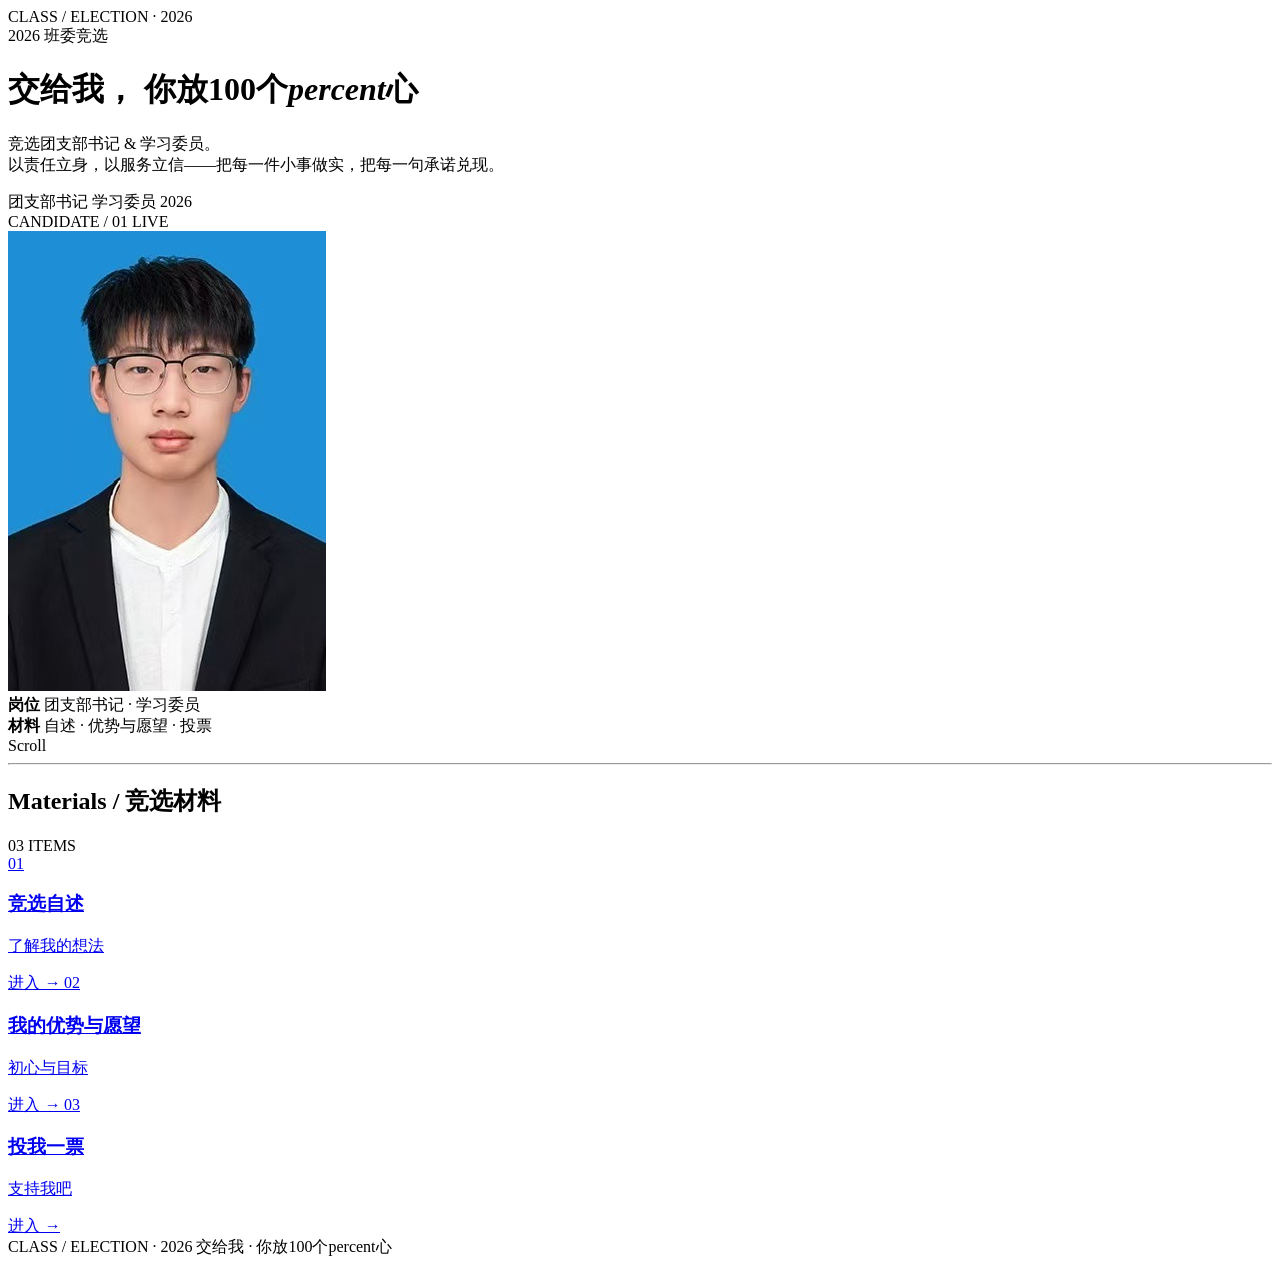
==== index.html @ 877d9c64 "add index.html" ====
<!DOCTYPE html>
<html lang="zh-CN">
<head>
<meta charset="UTF-8">
<meta name="viewport" content="width=device-width, initial-scale=1.0">
<meta name="theme-color" content="#03060d">
<meta name="description" content="班委竞选 · 竞选团支部书记与学习委员">
<title>交给我，你放100个percent心 · 班委竞选</title>
<link rel="icon" href="assets/favicon.svg" type="image/svg+xml">
<link rel="stylesheet" href="style.css">
</head>
<body>

<div class="bg-layer" aria-hidden="true"></div>
<div class="bg-grid" aria-hidden="true"></div>
<div class="bg-noise" aria-hidden="true"></div>
<div class="cursor-glow" id="glow" aria-hidden="true"></div>
<div class="watermark" aria-hidden="true"><b></b>CLASS / ELECTION · 2026</div>

<!-- ================= HERO ================= -->
<header class="hero wrap">
  <div class="hero-grid">
    <div class="hero-main">
      <span class="tag rise rise-1">2026 班委竞选</span>

      <h1 class="hero-title rise rise-2">
        <span class="l1">交给我，</span>
        <span class="l2">你放<span class="num">100</span>个<em>percent</em>心</span>
      </h1>

      <p class="hero-sub rise rise-3">
        竞选团支部书记 &amp; 学习委员。<br class="br-lg">
        以责任立身，以服务立信——把每一件小事做实，把每一句承诺兑现。
      </p>

      <div class="hero-meta rise rise-4">
        <span><i></i>团支部书记</span>
        <span><i></i>学习委员</span>
        <span><i></i>2026</span>
      </div>
    </div>

    <aside class="id-card rise rise-3">
      <div class="id-top">
        <span>CANDIDATE / 01</span>
        <span class="id-live"><i></i>LIVE</span>
      </div>

      <div class="id-photo">
        <img src="assets/portrait-blue.jpg" alt="竞选人证件照" width="318" height="460">
        <span class="id-scan" aria-hidden="true"></span>
        <span class="id-grain" aria-hidden="true"></span>
      </div>

      <div class="id-data">
        <div class="id-row">
          <b>岗位</b>
          <span>团支部书记 · 学习委员</span>
        </div>
        <div class="id-row">
          <b>材料</b>
          <span>自述 · 优势与愿望 · 投票</span>
        </div>
      </div>

      <span class="id-corner tl" aria-hidden="true"></span>
      <span class="id-corner tr" aria-hidden="true"></span>
      <span class="id-corner bl" aria-hidden="true"></span>
      <span class="id-corner br" aria-hidden="true"></span>
    </aside>
  </div>

  <div class="scroll-cue rise rise-5" aria-hidden="true"><span>Scroll</span><i></i></div>
</header>

<div class="wrap"><hr class="rule"></div>

<!-- ================= 三个栏目 ================= -->
<section class="entries-block wrap">
  <div class="entries-head reveal">
    <h2>Materials / 竞选材料</h2>
    <span>03 ITEMS</span>
  </div>

  <nav class="entries">
    <a href="about.html" class="entry reveal">
      <span class="idx">01</span>
      <h3>竞选自述</h3>
      <p>了解我的想法</p>
      <span class="go">进入 <i>→</i></span>
    </a>

    <a href="plan.html" class="entry reveal">
      <span class="idx">02</span>
      <h3>我的优势与愿望</h3>
      <p>初心与目标</p>
      <span class="go">进入 <i>→</i></span>
    </a>

    <a href="vote.html" class="entry reveal">
      <span class="idx">03</span>
      <h3>投我一票</h3>
      <p>支持我吧</p>
      <span class="go">进入 <i>→</i></span>
    </a>
  </nav>
</section>

<footer class="foot">
  <span>CLASS / ELECTION · 2026</span>
  <span>交给我 · 你放100个percent心</span>
</footer>

<script>
(function () {
  /* ---------- 鼠标光晕 ---------- */
  var glow = document.getElementById('glow');
  var gx = 0, gy = 0, tx = 0, ty = 0, raf = null;

  function loop() {
    gx += (tx - gx) * 0.09;
    gy += (ty - gy) * 0.09;
    glow.style.transform = 'translate3d(' + gx + 'px,' + gy + 'px,0)';
    raf = requestAnimationFrame(loop);
  }

  window.addEventListener('pointermove', function (e) {
    if (e.pointerType === 'touch') return;
    tx = e.clientX; ty = e.clientY;
    if (!document.body.classList.contains('has-pointer')) {
      document.body.classList.add('has-pointer');
      gx = tx; gy = ty;
    }
    if (!raf) loop();
  }, { passive: true });

  /* ---------- 卡片内部光斑跟随 ---------- */
  document.querySelectorAll('.entry').forEach(function (card) {
    card.addEventListener('pointermove', function (e) {
      var r = card.getBoundingClientRect();
      card.style.setProperty('--mx', (e.clientX - r.left) + 'px');
      card.style.setProperty('--my', (e.clientY - r.top) + 'px');
    });
  });

  /* ---------- 滚动淡入 ---------- */
  var items = document.querySelectorAll('.reveal');
  if ('IntersectionObserver' in window) {
    var io = new IntersectionObserver(function (entries) {
      entries.forEach(function (en) {
        if (en.isIntersecting) {
          en.target.classList.add('in');
          io.unobserve(en.target);
        }
      });
    }, { threshold: 0.14, rootMargin: '0px 0px -8% 0px' });
    items.forEach(function (el, i) {
      el.style.transitionDelay = (i * 90) + 'ms';
      io.observe(el);
    });
  } else {
    items.forEach(function (el) { el.classList.add('in'); });
  }
})();
</script>

</body>
</html>
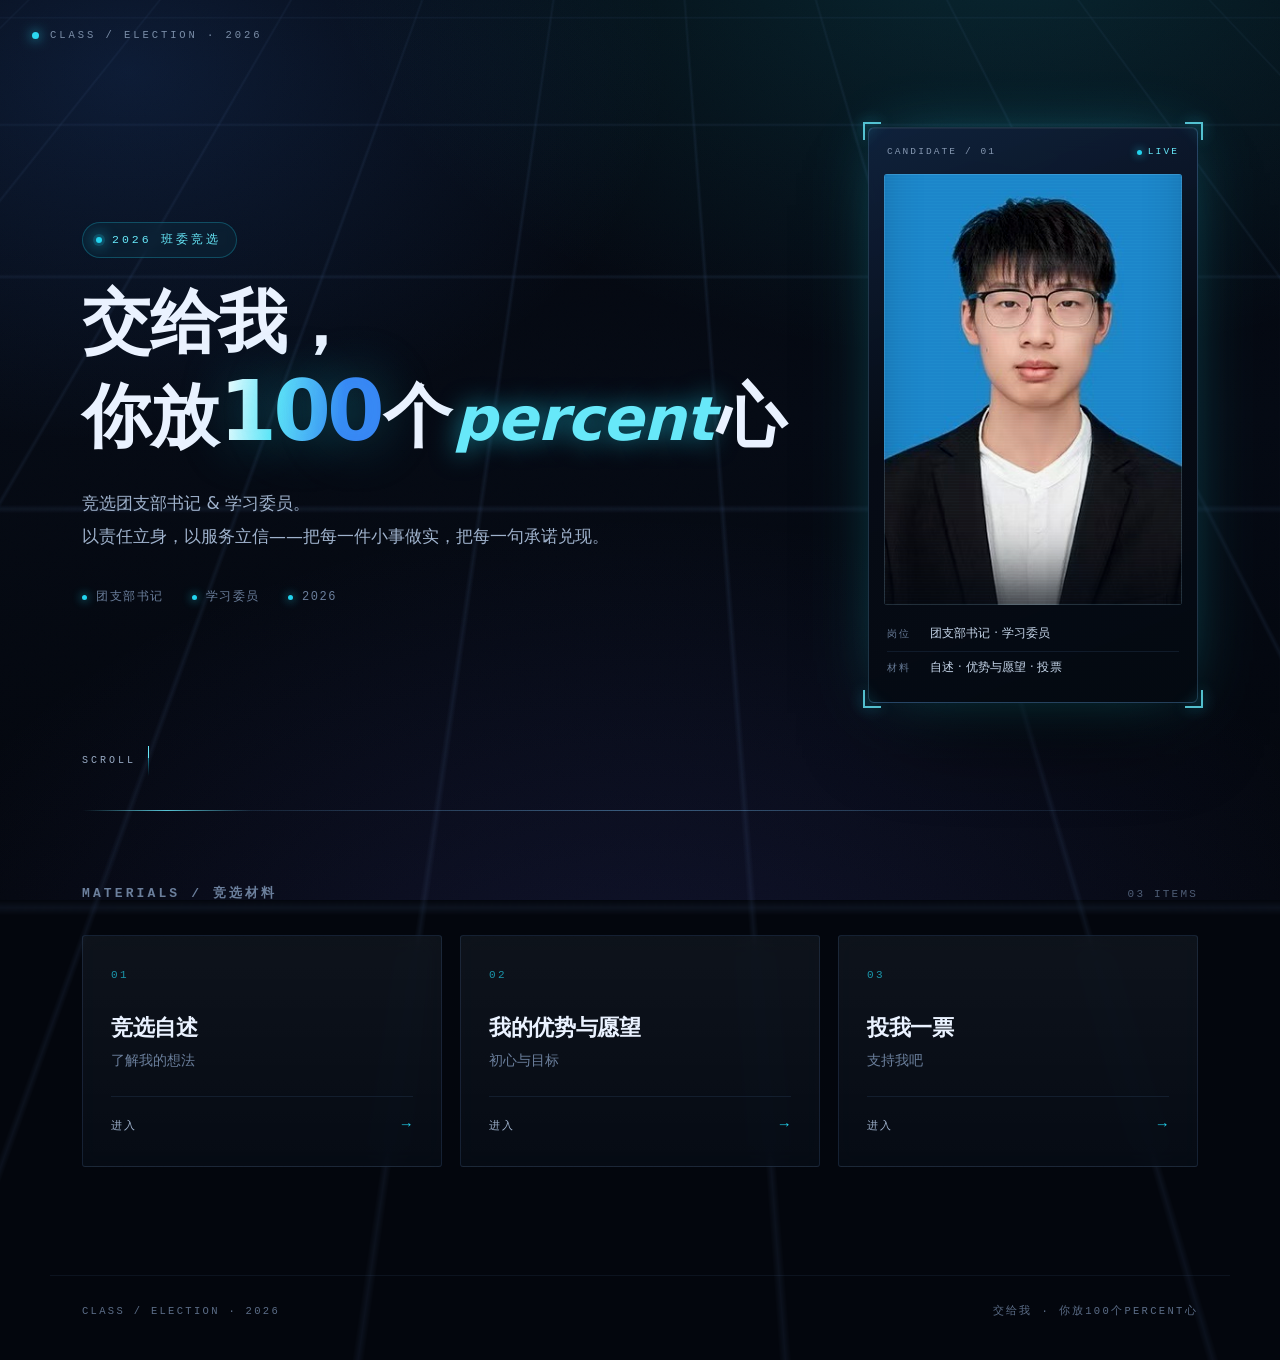
==== commit be9b9119: "优化标题字距；卡片入场动画增加无脚本兜底" ====
--- a/index.html
+++ b/index.html
@@ -7,6 +7,7 @@
 <meta name="description" content="班委竞选 · 竞选团支部书记与学习委员">
 <title>交给我，你放100个percent心 · 班委竞选</title>
 <link rel="icon" href="assets/favicon.svg" type="image/svg+xml">
+<script>document.documentElement.classList.add("js")</script>
 <link rel="stylesheet" href="style.css">
 </head>
 <body>
@@ -161,6 +162,10 @@
   } else {
     items.forEach(function (el) { el.classList.add('in'); });
   }
+  /* 兜底：3 秒后无论如何都显示，避免任何环境下内容不可见 */
+  setTimeout(function () {
+    items.forEach(function (el) { el.classList.add('in'); });
+  }, 3000);
 })();
 </script>
 
--- a/style.css
+++ b/style.css
@@ -0,0 +1,1115 @@
+/* ============================================================
+   CLASS / ELECTION — Tech Promo Edition
+   深空科技风 · 单文件样式表
+   ============================================================ */
+
+:root{
+  --bg:        #03060d;
+  --bg-soft:   #070d19;
+  --ink:       #eaf2ff;
+  --ink-dim:   #9fb2cc;
+  --muted:     #6b7f9c;
+  --cyan:      #22d3ee;
+  --cyan-soft: #67e8f9;
+  --blue:      #3b82f6;
+  --line:      rgba(122, 176, 255, .13);
+  --line-hi:   rgba(122, 200, 255, .38);
+  --glow:      rgba(34, 211, 238, .30);
+
+  --font: "Inter", system-ui, -apple-system, "Segoe UI", "PingFang SC",
+          "HarmonyOS Sans SC", "Microsoft YaHei", sans-serif;
+  --mono: "SFMono-Regular", ui-monospace, "JetBrains Mono", Consolas, monospace;
+
+  --ease: cubic-bezier(.22, 1, .36, 1);
+  --maxw: 1180px;
+}
+
+*, *::before, *::after{ box-sizing: border-box; }
+
+html{ scroll-behavior: smooth; -webkit-text-size-adjust: 100%; }
+
+body{
+  margin: 0;
+  background: var(--bg);
+  color: var(--ink);
+  font-family: var(--font);
+  font-size: 16px;
+  line-height: 1.78;
+  -webkit-font-smoothing: antialiased;
+  overflow-x: hidden;
+  position: relative;
+}
+
+/* ---------- 背景层 ---------- */
+.bg-layer{
+  position: fixed;
+  inset: 0;
+  z-index: -2;
+  pointer-events: none;
+  background:
+    radial-gradient(1100px 700px at 78% -8%,  rgba(34, 211, 238, .16), transparent 62%),
+    radial-gradient(900px 620px at 10% 8%,    rgba(59, 130, 246, .17), transparent 60%),
+    radial-gradient(1200px 800px at 50% 115%, rgba(99, 102, 241, .14), transparent 65%),
+    linear-gradient(180deg, #03060d 0%, #050a14 46%, #03060d 100%);
+}
+
+.bg-grid{
+  position: fixed;
+  inset: -10%;
+  z-index: -2;
+  pointer-events: none;
+  background-image:
+    linear-gradient(to right,  rgba(126, 176, 255, .095) 1px, transparent 1px),
+    linear-gradient(to bottom, rgba(126, 176, 255, .095) 1px, transparent 1px);
+  background-size: 72px 72px;
+  transform: perspective(760px) rotateX(56deg) translateY(-6%) scale(1.55);
+  transform-origin: 50% 0%;
+  mask-image: radial-gradient(ellipse 78% 62% at 50% 30%, #000 8%, transparent 78%);
+  -webkit-mask-image: radial-gradient(ellipse 78% 62% at 50% 30%, #000 8%, transparent 78%);
+  opacity: .8;
+  animation: gridDrift 26s linear infinite;
+}
+@keyframes gridDrift{
+  to{ background-position: 0 72px, 72px 0; }
+}
+
+.bg-noise{
+  position: fixed;
+  inset: 0;
+  z-index: -1;
+  pointer-events: none;
+  opacity: .05;
+  mix-blend-mode: overlay;
+  background-image: url("data:image/svg+xml,%3Csvg xmlns='http://www.w3.org/2000/svg' width='180' height='180'%3E%3Cfilter id='n'%3E%3CfeTurbulence type='fractalNoise' baseFrequency='.85' numOctaves='3' stitchTiles='stitch'/%3E%3C/filter%3E%3Crect width='180' height='180' filter='url(%23n)'/%3E%3C/svg%3E");
+}
+
+/* 鼠标跟随光晕 */
+.cursor-glow{
+  position: fixed;
+  top: 0; left: 0;
+  width: 620px; height: 620px;
+  margin: -310px 0 0 -310px;
+  border-radius: 50%;
+  z-index: -1;
+  pointer-events: none;
+  background: radial-gradient(circle, rgba(34, 211, 238, .11), rgba(59, 130, 246, .05) 42%, transparent 68%);
+  opacity: 0;
+  transition: opacity .6s ease;
+  will-change: transform;
+}
+body.has-pointer .cursor-glow{ opacity: 1; }
+
+/* ---------- 排版基元 ---------- */
+.wrap{
+  width: 100%;
+  max-width: var(--maxw);
+  margin: 0 auto;
+  padding: 0 32px;
+}
+.wrap-narrow{ max-width: 820px; }
+
+h1, h2, h3, h4{
+  margin: 0;
+  font-weight: 800;
+  letter-spacing: -.02em;
+  line-height: 1.14;
+  text-wrap: balance;
+}
+
+p{ margin: 0; }
+
+a{ color: inherit; text-decoration: none; }
+
+::selection{ background: rgba(34, 211, 238, .3); color: #fff; }
+
+/* 编号标签 */
+.tag{
+  display: inline-flex;
+  align-items: center;
+  gap: 10px;
+  font-family: var(--mono);
+  font-size: 11.5px;
+  letter-spacing: .26em;
+  text-transform: uppercase;
+  color: var(--cyan-soft);
+  padding: 7px 15px 7px 13px;
+  border: 1px solid rgba(34, 211, 238, .26);
+  border-radius: 100px;
+  background: rgba(34, 211, 238, .055);
+  backdrop-filter: blur(6px);
+}
+.tag::before{
+  content: "";
+  width: 6px; height: 6px;
+  border-radius: 50%;
+  background: var(--cyan);
+  box-shadow: 0 0 0 3px rgba(34, 211, 238, .16), 0 0 14px 2px rgba(34, 211, 238, .7);
+  animation: pulse 2.4s ease-in-out infinite;
+}
+@keyframes pulse{
+  0%, 100%{ opacity: 1; transform: scale(1); }
+  50%      { opacity: .45; transform: scale(.82); }
+}
+
+/* ---------- 首页 ---------- */
+.hero{
+  position: relative;
+  min-height: 90svh;
+  display: flex;
+  flex-direction: column;
+  justify-content: center;
+  padding-top: 112px;
+  padding-bottom: 92px;
+}
+
+.hero-grid{
+  display: grid;
+  grid-template-columns: minmax(0, 1fr) 344px;
+  gap: 60px;
+  align-items: center;
+}
+.hero-main{ min-width: 0; }
+
+.hero-title{
+  margin: 26px 0 0;
+  font-size: clamp(2.35rem, 5.4vw, 4.35rem);
+  font-weight: 900;
+  line-height: 1.12;
+  letter-spacing: -.018em;
+}
+.hero-title .l1{ display: block; color: var(--ink); }
+.hero-title .l2{ display: block; margin-top: .06em; white-space: nowrap; }
+
+.hero-title .num{
+  font-size: 1.2em;
+  font-weight: 900;
+  letter-spacing: -.045em;
+  background: linear-gradient(96deg, #ffffff 4%, var(--cyan-soft) 34%, var(--blue) 74%);
+  -webkit-background-clip: text;
+  background-clip: text;
+  color: transparent;
+  text-shadow: 0 0 52px rgba(34, 211, 238, .34);
+  padding: 0 .02em;
+}
+
+.hero-title em{
+  font-family: var(--font);
+  font-style: italic;
+  font-weight: 800;
+  font-size: .88em;
+  letter-spacing: -.01em;
+  padding: 0 .06em 0 .05em;
+  color: var(--cyan-soft);
+  text-shadow: 0 0 26px rgba(34, 211, 238, .6);
+}
+
+.hero-sub{
+  margin-top: 28px;
+  font-size: clamp(.98rem, 1.45vw, 1.06rem);
+  line-height: 1.95;
+  color: var(--ink-dim);
+  max-width: 600px;
+  text-wrap: pretty;
+}
+
+.hero-meta{
+  margin-top: 34px;
+  display: flex;
+  flex-wrap: wrap;
+  gap: 10px 28px;
+  font-family: var(--mono);
+  font-size: 12px;
+  letter-spacing: .13em;
+  color: var(--muted);
+  text-transform: uppercase;
+}
+.hero-meta span{ display: inline-flex; align-items: center; gap: 9px; }
+.hero-meta i{
+  width: 5px; height: 5px;
+  border-radius: 50%;
+  background: var(--cyan);
+  box-shadow: 0 0 10px var(--cyan);
+  font-style: normal;
+}
+
+/* ---------- 数字档案卡 ---------- */
+.id-card{
+  position: relative;
+  justify-self: end;
+  width: 100%;
+  max-width: 330px;
+  padding: 15px 15px 2px;
+  border: 1px solid rgba(122, 200, 255, .22);
+  border-radius: 6px;
+  background:
+    linear-gradient(158deg, rgba(26, 56, 98, .5), rgba(6, 12, 22, .84) 46%, rgba(4, 9, 17, .94)),
+    rgba(6, 11, 20, .9);
+  backdrop-filter: blur(14px);
+  box-shadow:
+    inset 0 1px 0 rgba(255, 255, 255, .05),
+    0 0 62px -20px rgba(34, 211, 238, .45),
+    0 44px 96px -34px #000;
+  transform: perspective(1100px) rotateY(-7deg) rotateX(1.5deg);
+  transform-origin: 100% 50%;
+  transition: transform .9s var(--ease), box-shadow .9s var(--ease);
+}
+.id-card:hover{
+  transform: perspective(1100px) rotateY(0deg) rotateX(0deg) translateY(-7px);
+  box-shadow:
+    inset 0 1px 0 rgba(255, 255, 255, .07),
+    0 0 90px -16px rgba(34, 211, 238, .62),
+    0 50px 110px -30px #000;
+}
+
+.id-top{
+  display: flex;
+  align-items: center;
+  justify-content: space-between;
+  padding: 1px 3px 13px;
+  font-family: var(--mono);
+  font-size: 9.5px;
+  letter-spacing: .22em;
+  text-transform: uppercase;
+  color: rgba(159, 178, 204, .82);
+}
+.id-live{
+  display: inline-flex;
+  align-items: center;
+  gap: 6px;
+  color: var(--cyan-soft);
+}
+.id-live i{
+  width: 5px; height: 5px;
+  border-radius: 50%;
+  background: var(--cyan);
+  box-shadow: 0 0 9px var(--cyan);
+  animation: pulse 2s ease-in-out infinite;
+}
+
+.id-photo{
+  position: relative;
+  overflow: hidden;
+  border-radius: 3px;
+  aspect-ratio: 318 / 460;
+  background: #0a1524;
+  isolation: isolate;
+}
+.id-photo img{
+  width: 100%;
+  height: 100%;
+  object-fit: cover;
+  object-position: 50% 12%;
+  display: block;
+  filter: brightness(.95) contrast(1.06) saturate(.94);
+}
+.id-photo::after{
+  content: "";
+  position: absolute;
+  inset: 0;
+  pointer-events: none;
+  box-shadow:
+    inset 0 0 0 1px rgba(160, 220, 255, .18),
+    inset 0 -70px 70px -44px rgba(4, 9, 17, .9);
+}
+
+/* 扫描光带 */
+.id-scan{
+  position: absolute;
+  left: 0; right: 0;
+  height: 26%;
+  z-index: 2;
+  pointer-events: none;
+  mix-blend-mode: screen;
+  background: linear-gradient(to bottom,
+    transparent,
+    rgba(103, 232, 249, .1) 46%,
+    rgba(190, 246, 255, .26) 50%,
+    rgba(103, 232, 249, .1) 54%,
+    transparent);
+  animation: scanY 5.2s cubic-bezier(.55, 0, .45, 1) infinite;
+}
+@keyframes scanY{
+  0%   { transform: translateY(-115%); opacity: 0; }
+  12%  { opacity: .9; }
+  86%  { opacity: .9; }
+  100% { transform: translateY(400%); opacity: 0; }
+}
+
+/* 扫描线纹理 */
+.id-grain{
+  position: absolute;
+  inset: 0;
+  z-index: 1;
+  pointer-events: none;
+  opacity: .5;
+  mix-blend-mode: soft-light;
+  background: repeating-linear-gradient(
+    to bottom,
+    rgba(190, 240, 255, .18) 0px,
+    rgba(190, 240, 255, .18) 1px,
+    transparent 1px,
+    transparent 3px
+  );
+}
+
+.id-data{ padding: 13px 3px 15px; }
+.id-row{
+  display: flex;
+  align-items: baseline;
+  gap: 11px;
+  padding: 7px 0;
+  border-top: 1px solid rgba(122, 176, 255, .1);
+}
+.id-row:first-child{ border-top: 0; }
+.id-row b{
+  flex: 0 0 32px;
+  font-family: var(--mono);
+  font-size: 9.5px;
+  font-weight: 400;
+  letter-spacing: .16em;
+  color: rgba(107, 127, 156, .95);
+}
+.id-row span{
+  font-size: 11.5px;
+  letter-spacing: .01em;
+  color: #c6d6ea;
+  line-height: 1.55;
+}
+
+/* HUD 四角 */
+.id-corner{
+  position: absolute;
+  width: 18px; height: 18px;
+  border: 2px solid rgba(103, 232, 249, .8);
+  pointer-events: none;
+  filter: drop-shadow(0 0 7px rgba(34, 211, 238, .85));
+}
+.id-corner.tl{ top: -6px;  left: -6px;  border-right: 0; border-bottom: 0; }
+.id-corner.tr{ top: -6px;  right: -6px; border-left: 0;  border-bottom: 0; }
+.id-corner.bl{ bottom: -6px; left: -6px; border-right: 0; border-top: 0; }
+.id-corner.br{ bottom: -6px; right: -6px; border-left: 0; border-top: 0; }
+
+/* 滚动提示 */
+.scroll-cue{
+  position: absolute;
+  left: 32px;
+  bottom: 34px;
+  display: flex;
+  align-items: center;
+  gap: 12px;
+  font-family: var(--mono);
+  font-size: 10px;
+  letter-spacing: .3em;
+  text-transform: uppercase;
+  color: rgba(159, 178, 204, .95);
+}
+.scroll-cue i{
+  display: block;
+  width: 1px; height: 30px;
+  background: linear-gradient(180deg, rgba(34, 211, 238, .9), transparent);
+  position: relative;
+  overflow: hidden;
+}
+.scroll-cue i::after{
+  content: "";
+  position: absolute;
+  top: 0; left: 0;
+  width: 1px; height: 12px;
+  background: var(--cyan-soft);
+  box-shadow: 0 0 8px var(--cyan);
+  animation: cueDrop 2.2s var(--ease) infinite;
+}
+@keyframes cueDrop{
+  0%  { transform: translateY(-14px); opacity: 0; }
+  40% { opacity: 1; }
+  100%{ transform: translateY(32px); opacity: 0; }
+}
+
+/* 分隔光线 */
+.rule{
+  height: 1px;
+  margin: 0;
+  border: 0;
+  background: linear-gradient(90deg,
+    transparent, rgba(122, 200, 255, .1) 12%, rgba(122, 200, 255, .42) 50%, rgba(122, 200, 255, .1) 88%, transparent);
+  position: relative;
+}
+.rule::after{
+  content: "";
+  position: absolute;
+  top: -1px; left: 0;
+  width: 170px; height: 3px;
+  border-radius: 3px;
+  background: linear-gradient(90deg, transparent, var(--cyan-soft), transparent);
+  filter: blur(1.2px);
+  animation: ruleRun 7s var(--ease) infinite;
+}
+@keyframes ruleRun{
+  0%  { transform: translateX(-180px); opacity: 0; }
+  15% { opacity: 1; }
+  85% { opacity: 1; }
+  100%{ transform: translateX(min(1180px, 100vw)); opacity: 0; }
+}
+
+/* ---------- 三个栏目 ---------- */
+.entries-block{ padding-top: 74px; padding-bottom: 108px; }
+
+.entries-head{
+  display: flex;
+  align-items: baseline;
+  justify-content: space-between;
+  gap: 20px;
+  margin-bottom: 30px;
+}
+.entries-head h2{
+  font-size: 13px;
+  font-weight: 700;
+  letter-spacing: .24em;
+  text-transform: uppercase;
+  font-family: var(--mono);
+  color: var(--muted);
+}
+.entries-head span{
+  font-family: var(--mono);
+  font-size: 11px;
+  letter-spacing: .2em;
+  color: rgba(107, 127, 156, .7);
+}
+
+.entries{
+  display: grid;
+  grid-template-columns: repeat(3, 1fr);
+  gap: 18px;
+}
+
+.entry{
+  position: relative;
+  display: flex;
+  flex-direction: column;
+  min-height: 232px;
+  padding: 30px 28px 26px;
+  border: 1px solid var(--line);
+  border-radius: 3px;
+  background:
+    linear-gradient(180deg, rgba(255, 255, 255, .038), rgba(255, 255, 255, .008)),
+    rgba(7, 13, 25, .55);
+  backdrop-filter: blur(12px);
+  overflow: hidden;
+  transition: transform .5s var(--ease), border-color .4s ease, box-shadow .5s ease;
+  --mx: 50%; --my: 50%;
+}
+
+/* 鼠标跟随的内部高光 */
+.entry::before{
+  content: "";
+  position: absolute;
+  inset: 0;
+  opacity: 0;
+  transition: opacity .45s ease;
+  background: radial-gradient(340px circle at var(--mx) var(--my),
+    rgba(34, 211, 238, .13), transparent 62%);
+  pointer-events: none;
+}
+/* 顶部高光线 */
+.entry::after{
+  content: "";
+  position: absolute;
+  top: 0; left: 12%; right: 12%;
+  height: 1px;
+  background: linear-gradient(90deg, transparent, rgba(103, 232, 249, .9), transparent);
+  opacity: 0;
+  transition: opacity .45s ease;
+  pointer-events: none;
+}
+
+.entry:hover,
+.entry:focus-visible{
+  transform: translateY(-7px);
+  border-color: var(--line-hi);
+  box-shadow: 0 26px 60px -22px rgba(0, 0, 0, .95), 0 0 46px -12px rgba(34, 211, 238, .26);
+  outline: none;
+}
+.entry:hover::before,
+.entry:focus-visible::before{ opacity: 1; }
+.entry:hover::after,
+.entry:focus-visible::after{ opacity: 1; }
+
+.entry .idx{
+  font-family: var(--mono);
+  font-size: 11px;
+  letter-spacing: .22em;
+  color: var(--cyan);
+  opacity: .68;
+}
+
+.entry h3{
+  margin-top: auto;
+  font-size: 1.4rem;
+  font-weight: 800;
+  letter-spacing: -.015em;
+  color: var(--ink);
+}
+
+.entry p{
+  margin-top: 8px;
+  font-size: .9rem;
+  color: var(--muted);
+}
+
+.entry .go{
+  margin-top: 22px;
+  display: flex;
+  align-items: center;
+  justify-content: space-between;
+  padding-top: 16px;
+  border-top: 1px solid rgba(122, 176, 255, .1);
+  font-family: var(--mono);
+  font-size: 10.5px;
+  letter-spacing: .22em;
+  text-transform: uppercase;
+  color: var(--ink-dim);
+}
+.entry .go i{
+  font-style: normal;
+  font-size: 15px;
+  color: var(--cyan);
+  transition: transform .45s var(--ease);
+  display: inline-block;
+}
+.entry:hover .go i{ transform: translateX(7px); }
+
+.br-lg{ display: inline; }
+
+/* ---------- 页脚 ---------- */
+.foot{
+  max-width: var(--maxw);
+  margin: 0 auto;
+  padding: 26px 32px 40px;
+  display: flex;
+  flex-wrap: wrap;
+  align-items: center;
+  justify-content: space-between;
+  gap: 12px;
+  border-top: 1px solid rgba(122, 176, 255, .08);
+  font-family: var(--mono);
+  font-size: 10.5px;
+  letter-spacing: .22em;
+  text-transform: uppercase;
+  color: rgba(107, 127, 156, .85);
+}
+
+/* ---------- 子页面 ---------- */
+.subpage{
+  min-height: 100svh;
+  display: flex;
+  flex-direction: column;
+  padding: 0 0 0;
+}
+.subpage main{ flex: 1; padding: 46px 0 90px; }
+
+.back{
+  display: inline-flex;
+  align-items: center;
+  gap: 10px;
+  padding: 10px 18px 10px 14px;
+  border: 1px solid var(--line);
+  border-radius: 100px;
+  font-family: var(--mono);
+  font-size: 11px;
+  letter-spacing: .2em;
+  text-transform: uppercase;
+  color: var(--ink-dim);
+  background: rgba(255, 255, 255, .025);
+  backdrop-filter: blur(8px);
+  transition: all .35s var(--ease);
+  cursor: pointer;
+}
+.back i{
+  font-style: normal;
+  font-size: 14px;
+  color: var(--cyan);
+  transition: transform .35s var(--ease);
+}
+.back:hover{
+  color: #fff;
+  border-color: var(--line-hi);
+  background: rgba(34, 211, 238, .09);
+  box-shadow: 0 0 26px -6px rgba(34, 211, 238, .5);
+}
+.back:hover i{ transform: translateX(-4px); }
+
+.sub-top{
+  display: flex;
+  align-items: center;
+  justify-content: space-between;
+  gap: 16px;
+  padding: 22px 0 0;
+}
+
+.sub-code{
+  font-family: var(--mono);
+  font-size: 11px;
+  letter-spacing: .24em;
+  color: rgba(107, 127, 156, .8);
+  text-transform: uppercase;
+}
+
+/* 大标题区 */
+.sec-head{
+  position: relative;
+  margin: 52px 0 42px;
+  padding-bottom: 26px;
+  border-bottom: 1px solid var(--line);
+}
+.sec-head .no{
+  display: block;
+  font-family: var(--mono);
+  font-size: 11px;
+  letter-spacing: .3em;
+  color: var(--cyan);
+  margin-bottom: 16px;
+}
+.sec-head h1{
+  font-size: clamp(2rem, 4.6vw, 3.1rem);
+  font-weight: 900;
+  letter-spacing: -.035em;
+  background: linear-gradient(180deg, #ffffff 20%, #a8bdd8 130%);
+  -webkit-background-clip: text;
+  background-clip: text;
+  color: transparent;
+}
+.sec-head .deco{
+  position: absolute;
+  right: 0; bottom: 24px;
+  font-family: var(--mono);
+  font-size: 10.5px;
+  letter-spacing: .26em;
+  color: rgba(107, 127, 156, .5);
+  text-transform: uppercase;
+}
+
+.profile-strip{
+  display: inline-flex;
+  align-items: center;
+  gap: 15px;
+  margin: 0 0 24px;
+  padding: 11px 20px 11px 11px;
+  border: 1px solid var(--line);
+  border-radius: 3px;
+  background: rgba(255, 255, 255, .022);
+  backdrop-filter: blur(8px);
+}
+.profile-avatar{
+  flex: 0 0 auto;
+  width: 50px;
+  aspect-ratio: 318 / 460;
+  overflow: hidden;
+  border-radius: 2px;
+  border: 1px solid rgba(140, 210, 255, .3);
+  box-shadow: 0 0 18px -6px rgba(34, 211, 238, .5);
+}
+.profile-avatar img{
+  width: 100%; height: 100%;
+  object-fit: cover;
+  display: block;
+  filter: brightness(.92) contrast(1.03) saturate(.95);
+}
+.profile-meta{ display: flex; flex-direction: column; gap: 4px; }
+.profile-meta .k{
+  font-family: var(--mono);
+  font-size: 9.5px;
+  letter-spacing: .22em;
+  color: var(--cyan);
+  opacity: .8;
+}
+.profile-meta .v{
+  font-size: 13px;
+  color: #cfdcee;
+  letter-spacing: .01em;
+}
+
+.panel{
+  border: 1px solid var(--line);
+  border-radius: 3px;
+  background:
+    linear-gradient(180deg, rgba(255, 255, 255, .032), rgba(255, 255, 255, .006)),
+    rgba(7, 13, 25, .5);
+  backdrop-filter: blur(10px);
+  padding: 40px 42px;
+}
+
+.prose p{
+  text-wrap: pretty;
+  font-size: 1.02rem;
+  line-height: 1.98;
+  color: #c3d3e8;
+  letter-spacing: .012em;
+}
+.prose p + p{ margin-top: 1.55em; }
+
+.prose .block{
+  margin-top: 40px;
+  padding-top: 34px;
+  border-top: 1px dashed rgba(122, 176, 255, .16);
+}
+.prose .block:first-child{ margin-top: 0; padding-top: 0; border-top: 0; }
+
+.prose h2{
+  display: flex;
+  align-items: center;
+  gap: 13px;
+  margin-bottom: 16px;
+  font-size: 1.16rem;
+  font-weight: 800;
+  color: #fff;
+  letter-spacing: -.01em;
+}
+.prose h2::before{
+  content: "";
+  width: 3px; height: 17px;
+  border-radius: 2px;
+  background: linear-gradient(180deg, var(--cyan-soft), var(--blue));
+  box-shadow: 0 0 12px var(--glow);
+}
+
+.quote-mark{
+  font-family: Georgia, serif;
+  font-size: 3.4rem;
+  line-height: .6;
+  color: rgba(34, 211, 238, .3);
+  display: block;
+  margin-bottom: 14px;
+}
+
+/* ---------- 投票页 ---------- */
+.vote-box{
+  position: relative;
+  text-align: center;
+  padding: 54px 40px 48px;
+  border: 1px solid var(--line);
+  border-radius: 3px;
+  background:
+    radial-gradient(560px 300px at 50% 0%, rgba(34, 211, 238, .1), transparent 66%),
+    linear-gradient(180deg, rgba(255, 255, 255, .038), rgba(255, 255, 255, .006)),
+    rgba(7, 13, 25, .55);
+  backdrop-filter: blur(10px);
+  overflow: hidden;
+}
+
+.vote-label{
+  font-family: var(--mono);
+  font-size: 10.5px;
+  letter-spacing: .3em;
+  text-transform: uppercase;
+  color: var(--muted);
+}
+
+.vote-num{
+  margin: 10px 0 4px;
+  font-size: clamp(4.2rem, 12vw, 6.8rem);
+  font-weight: 900;
+  line-height: 1;
+  letter-spacing: -.05em;
+  font-variant-numeric: tabular-nums;
+  background: linear-gradient(180deg, #ffffff 10%, var(--cyan-soft) 58%, var(--blue) 118%);
+  -webkit-background-clip: text;
+  background-clip: text;
+  color: transparent;
+  filter: drop-shadow(0 0 34px rgba(34, 211, 238, .38));
+  transition: transform .4s var(--ease);
+}
+.vote-num.bump{ transform: scale(1.075); }
+
+.vote-hint{
+  font-family: var(--mono);
+  font-size: 11px;
+  letter-spacing: .16em;
+  color: rgba(107, 127, 156, .85);
+  margin-bottom: 34px;
+}
+
+.btn-vote{
+  position: relative;
+  display: inline-flex;
+  align-items: center;
+  justify-content: center;
+  gap: 12px;
+  min-width: 232px;
+  padding: 17px 40px;
+  border: 0;
+  border-radius: 100px;
+  font-family: var(--font);
+  font-size: 1rem;
+  font-weight: 700;
+  letter-spacing: .04em;
+  color: #01121a;
+  background: linear-gradient(100deg, var(--cyan-soft), var(--cyan) 46%, var(--blue));
+  cursor: pointer;
+  overflow: hidden;
+  box-shadow: 0 0 0 1px rgba(103, 232, 249, .5), 0 14px 44px -12px rgba(34, 211, 238, .8);
+  transition: transform .3s var(--ease), box-shadow .4s ease, filter .4s ease;
+}
+.btn-vote svg{ width: 19px; height: 19px; }
+.btn-vote::after{
+  content: "";
+  position: absolute;
+  top: 0; left: -60%;
+  width: 45%; height: 100%;
+  background: linear-gradient(100deg, transparent, rgba(255, 255, 255, .62), transparent);
+  transform: skewX(-22deg);
+  animation: sheen 3.6s ease-in-out infinite;
+}
+@keyframes sheen{
+  0%, 62% { left: -60%; }
+  92%,100%{ left: 130%; }
+}
+.btn-vote:hover{
+  transform: translateY(-3px);
+  box-shadow: 0 0 0 1px rgba(103, 232, 249, .8), 0 22px 58px -14px rgba(34, 211, 238, 1);
+  filter: brightness(1.06);
+}
+.btn-vote:active{ transform: translateY(0) scale(.985); }
+
+.btn-vote[disabled]{
+  cursor: default;
+  filter: grayscale(.55) brightness(.72);
+  box-shadow: 0 0 0 1px rgba(122, 176, 255, .2);
+  transform: none;
+}
+.btn-vote[disabled]::after{ animation: none; opacity: 0; }
+
+.vote-note{
+  margin-top: 26px;
+  font-size: .8rem;
+  color: rgba(107, 127, 156, .9);
+  line-height: 1.8;
+}
+
+/* 弹窗 */
+.popup{
+  position: fixed;
+  inset: 0;
+  z-index: 90;
+  display: flex;
+  align-items: center;
+  justify-content: center;
+  padding: 24px;
+  background: rgba(2, 5, 11, .82);
+  backdrop-filter: blur(11px);
+  opacity: 0;
+  visibility: hidden;
+  transition: opacity .4s ease, visibility .4s;
+}
+.popup.show{ opacity: 1; visibility: visible; }
+
+.popup-card{
+  position: relative;
+  width: 100%;
+  max-width: 372px;
+  padding: 44px 34px 34px;
+  text-align: center;
+  border: 1px solid rgba(103, 232, 249, .45);
+  border-radius: 5px;
+  background:
+    radial-gradient(440px 240px at 50% -12%, rgba(34, 211, 238, .22), transparent 68%),
+    linear-gradient(180deg, #0c1829, #080f1c);
+  box-shadow:
+    0 0 0 1px rgba(255, 255, 255, .05),
+    0 44px 96px -24px #000,
+    0 0 80px -18px rgba(34, 211, 238, .62);
+  transform: translateY(14px) scale(.96);
+  transition: transform .5s var(--ease);
+}
+.popup.show .popup-card{ transform: translateY(0) scale(1); }
+
+.popup-icon{
+  width: 62px; height: 62px;
+  margin: 0 auto 20px;
+  display: grid;
+  place-items: center;
+  border-radius: 50%;
+  border: 1px solid rgba(103, 232, 249, .4);
+  background: rgba(34, 211, 238, .1);
+  box-shadow: 0 0 34px -6px rgba(34, 211, 238, .7), inset 0 0 20px rgba(34, 211, 238, .12);
+}
+.popup-icon svg{ width: 28px; height: 28px; stroke: var(--cyan-soft); }
+
+.popup-card h2{
+  font-size: 1.38rem;
+  font-weight: 800;
+  color: #fff;
+  letter-spacing: -.01em;
+}
+.popup-card p{
+  margin-top: 9px;
+  font-size: .92rem;
+  color: #b6c8de;
+}
+.popup-card button{
+  margin-top: 28px;
+  width: 100%;
+  padding: 13px;
+  border: 1px solid rgba(103, 232, 249, .4);
+  border-radius: 100px;
+  background: rgba(34, 211, 238, .13);
+  color: #e8fbff;
+  font-family: var(--font);
+  font-size: .94rem;
+  font-weight: 700;
+  letter-spacing: .06em;
+  cursor: pointer;
+  transition: all .3s ease;
+}
+.popup-card button:hover{
+  background: rgba(34, 211, 238, .26);
+  box-shadow: 0 0 30px -6px rgba(34, 211, 238, .8);
+}
+
+/* 粒子画布 */
+#fx{
+  position: fixed;
+  inset: 0;
+  z-index: 80;
+  pointer-events: none;
+}
+
+/* ---------- 入场动画 ---------- */
+.rise{
+  opacity: 0;
+  transform: translateY(26px);
+  animation: riseIn .95s var(--ease) forwards;
+}
+.rise-1{ animation-delay: .06s; }
+.rise-2{ animation-delay: .17s; }
+.rise-3{ animation-delay: .29s; }
+.rise-4{ animation-delay: .41s; }
+.rise-5{ animation-delay: .53s; }
+@keyframes riseIn{
+  to{ opacity: 1; transform: translateY(0); }
+}
+
+/* 滚动淡入 */
+.reveal{
+  transition: opacity 1s var(--ease), transform 1s var(--ease);
+}
+/* 只有确认 JS 可用时才隐藏，避免脚本异常导致内容永久空白 */
+.js .reveal:not(.in){
+  opacity: 0;
+  transform: translateY(34px);
+}
+.reveal.in{
+  opacity: 1;
+  transform: translateY(0);
+}
+
+/* 顶部品牌水印（非导航，不拦截点击） */
+.watermark{
+  position: fixed;
+  top: 26px; left: 32px;
+  z-index: 60;
+  display: flex;
+  align-items: center;
+  gap: 11px;
+  font-family: var(--mono);
+  font-size: 10.5px;
+  letter-spacing: .28em;
+  text-transform: uppercase;
+  color: rgba(159, 178, 204, .72);
+  pointer-events: none;
+  mix-blend-mode: screen;
+}
+.watermark b{
+  width: 7px; height: 7px;
+  border-radius: 50%;
+  background: var(--cyan);
+  box-shadow: 0 0 12px var(--cyan);
+}
+
+/* ---------- 响应式 ---------- */
+@media (max-width: 1000px){
+  .hero-grid{
+    grid-template-columns: minmax(0, 1fr);
+    gap: 46px;
+  }
+  .hero-main{ min-width: 0; }
+  .id-card{
+    justify-self: start;
+    max-width: 306px;
+    order: 2;
+    transform: perspective(1100px) rotateY(-4deg);
+  }
+  .br-lg{ display: none; }
+  .hero-title{ font-size: clamp(1.95rem, 7.9vw, 3rem); }
+  .hero-title .l2{ white-space: normal; }
+  .scroll-cue{ display: none; }
+  .entries{ grid-template-columns: 1fr; }
+  .entry{ min-height: 0; padding: 24px 22px; }
+  .entry h3{ margin-top: 26px; }
+}
+
+@media (max-width: 640px){
+  body{ font-size: 15px; }
+  .wrap{ padding: 0 20px; }
+  .hero{ padding-top: 82px; padding-bottom: 64px; min-height: auto; }
+  .hero-grid{ gap: 40px; }
+  .id-card{ max-width: 264px; transform: none; }
+  .entries-block{ padding-top: 54px; padding-bottom: 74px; }
+  .profile-strip{
+  display: inline-flex;
+  align-items: center;
+  gap: 15px;
+  margin: 0 0 24px;
+  padding: 11px 20px 11px 11px;
+  border: 1px solid var(--line);
+  border-radius: 3px;
+  background: rgba(255, 255, 255, .022);
+  backdrop-filter: blur(8px);
+}
+.profile-avatar{
+  flex: 0 0 auto;
+  width: 50px;
+  aspect-ratio: 318 / 460;
+  overflow: hidden;
+  border-radius: 2px;
+  border: 1px solid rgba(140, 210, 255, .3);
+  box-shadow: 0 0 18px -6px rgba(34, 211, 238, .5);
+}
+.profile-avatar img{
+  width: 100%; height: 100%;
+  object-fit: cover;
+  display: block;
+  filter: brightness(.92) contrast(1.03) saturate(.95);
+}
+.profile-meta{ display: flex; flex-direction: column; gap: 4px; }
+.profile-meta .k{
+  font-family: var(--mono);
+  font-size: 9.5px;
+  letter-spacing: .22em;
+  color: var(--cyan);
+  opacity: .8;
+}
+.profile-meta .v{
+  font-size: 13px;
+  color: #cfdcee;
+  letter-spacing: .01em;
+}
+
+.panel{ padding: 28px 22px; }
+  .prose p{ font-size: .97rem; line-height: 1.95; }
+  .vote-box{ padding: 40px 22px 36px; }
+  .foot{ padding: 22px 20px 34px; flex-direction: column; align-items: flex-start; gap: 7px; }
+  .watermark{ top: 20px; left: 20px; font-size: 9.5px; letter-spacing: .22em; }
+  .sub-top{ padding: 58px 0 0; }
+  .sec-head{ margin: 38px 0 30px; }
+  .sec-head .deco{ display: none; }
+  .btn-vote{ width: 100%; min-width: 0; }
+}
+
+@media (prefers-reduced-motion: reduce){
+  *, *::before, *::after{
+    animation-duration: .01ms !important;
+    animation-iteration-count: 1 !important;
+    transition-duration: .01ms !important;
+  }
+  .rise, .reveal{ opacity: 1; transform: none; }
+}
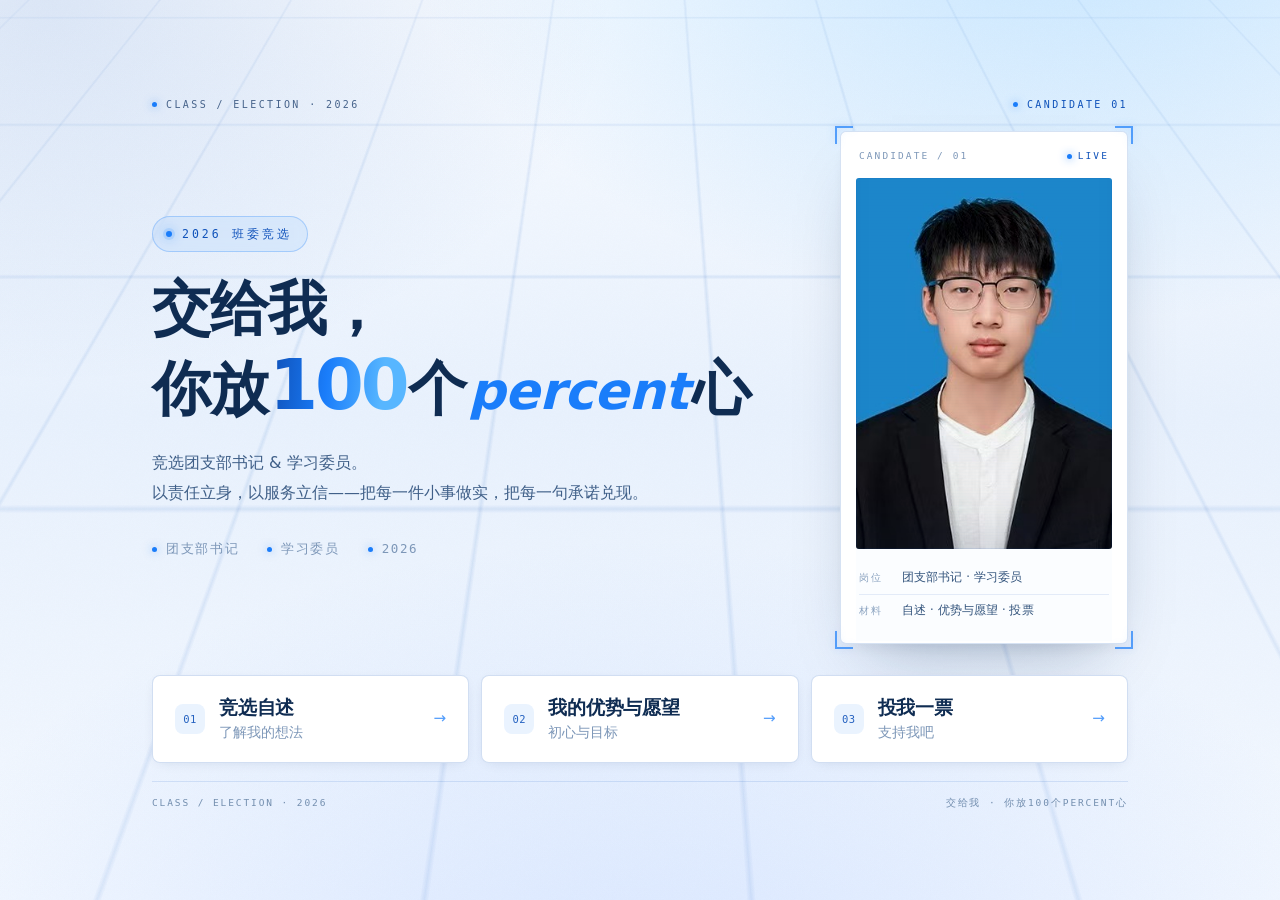
==== commit 77db0dc7: "改版蓝白主题：一屏布局、字号放大、页面转场特效" ====
--- a/index.html
+++ b/index.html
@@ -3,114 +3,106 @@
 <head>
 <meta charset="UTF-8">
 <meta name="viewport" content="width=device-width, initial-scale=1.0">
-<meta name="theme-color" content="#03060d">
+<meta name="theme-color" content="#081226">
 <meta name="description" content="班委竞选 · 竞选团支部书记与学习委员">
 <title>交给我，你放100个percent心 · 班委竞选</title>
 <link rel="icon" href="assets/favicon.svg" type="image/svg+xml">
 <script>document.documentElement.classList.add("js")</script>
 <link rel="stylesheet" href="style.css">
 </head>
-<body>
+<body class="home">
 
 <div class="bg-layer" aria-hidden="true"></div>
 <div class="bg-grid" aria-hidden="true"></div>
 <div class="bg-noise" aria-hidden="true"></div>
 <div class="cursor-glow" id="glow" aria-hidden="true"></div>
-<div class="watermark" aria-hidden="true"><b></b>CLASS / ELECTION · 2026</div>
 
-<!-- ================= HERO ================= -->
-<header class="hero wrap">
-  <div class="hero-grid">
-    <div class="hero-main">
-      <span class="tag rise rise-1">2026 班委竞选</span>
+<div class="screen">
+  <div class="screen-inner wrap">
 
-      <h1 class="hero-title rise rise-2">
-        <span class="l1">交给我，</span>
-        <span class="l2">你放<span class="num">100</span>个<em>percent</em>心</span>
-      </h1>
-
-      <p class="hero-sub rise rise-3">
-        竞选团支部书记 &amp; 学习委员。<br class="br-lg">
-        以责任立身，以服务立信——把每一件小事做实，把每一句承诺兑现。
-      </p>
-
-      <div class="hero-meta rise rise-4">
-        <span><i></i>团支部书记</span>
-        <span><i></i>学习委员</span>
-        <span><i></i>2026</span>
-      </div>
+    <div class="topline rise rise-1">
+      <span class="brand"><b></b>Class / Election · 2026</span>
+      <span class="live"><i></i>Candidate 01</span>
     </div>
 
-    <aside class="id-card rise rise-3">
-      <div class="id-top">
-        <span>CANDIDATE / 01</span>
-        <span class="id-live"><i></i>LIVE</span>
-      </div>
+    <main class="stage">
+      <div class="stage-copy">
+        <span class="tag rise rise-1">2026 班委竞选</span>
 
-      <div class="id-photo">
-        <img src="assets/portrait-blue.jpg" alt="竞选人证件照" width="318" height="460">
-        <span class="id-scan" aria-hidden="true"></span>
-        <span class="id-grain" aria-hidden="true"></span>
-      </div>
+        <h1 class="hero-title rise rise-2">
+          <span class="l1">交给我，</span>
+          <span class="l2">你放<span class="num">100</span>个<em>percent</em>心</span>
+        </h1>
 
-      <div class="id-data">
-        <div class="id-row">
-          <b>岗位</b>
-          <span>团支部书记 · 学习委员</span>
-        </div>
-        <div class="id-row">
-          <b>材料</b>
-          <span>自述 · 优势与愿望 · 投票</span>
+        <p class="hero-sub rise rise-3">
+          竞选团支部书记 &amp; 学习委员。<br class="br-lg">
+          以责任立身，以服务立信——把每一件小事做实，把每一句承诺兑现。
+        </p>
+
+        <div class="hero-meta rise rise-4">
+          <span><i></i>团支部书记</span>
+          <span><i></i>学习委员</span>
+          <span><i></i>2026</span>
         </div>
       </div>
 
-      <span class="id-corner tl" aria-hidden="true"></span>
-      <span class="id-corner tr" aria-hidden="true"></span>
-      <span class="id-corner bl" aria-hidden="true"></span>
-      <span class="id-corner br" aria-hidden="true"></span>
-    </aside>
+      <aside class="id-card rise rise-3">
+        <div class="id-top">
+          <span>CANDIDATE / 01</span>
+          <span class="id-live"><i></i>LIVE</span>
+        </div>
+
+        <div class="id-photo">
+          <img src="assets/portrait-blue.jpg" alt="竞选人证件照" width="318" height="460">
+          <span class="id-scan" aria-hidden="true"></span>
+          <span class="id-grain" aria-hidden="true"></span>
+        </div>
+
+        <div class="id-data">
+          <div class="id-row">
+            <b>岗位</b>
+            <span>团支部书记 · 学习委员</span>
+          </div>
+          <div class="id-row">
+            <b>材料</b>
+            <span>自述 · 优势与愿望 · 投票</span>
+          </div>
+        </div>
+
+        <span class="id-corner tl" aria-hidden="true"></span>
+        <span class="id-corner tr" aria-hidden="true"></span>
+        <span class="id-corner bl" aria-hidden="true"></span>
+        <span class="id-corner br" aria-hidden="true"></span>
+      </aside>
+    </main>
+
+    <nav class="mat-row rise rise-4" aria-label="竞选材料">
+      <a href="about.html" class="mat">
+        <span class="mat-no">01</span>
+        <span class="mat-txt"><b>竞选自述</b><i>了解我的想法</i></span>
+        <span class="mat-go" aria-hidden="true">→</span>
+      </a>
+
+      <a href="plan.html" class="mat">
+        <span class="mat-no">02</span>
+        <span class="mat-txt"><b>我的优势与愿望</b><i>初心与目标</i></span>
+        <span class="mat-go" aria-hidden="true">→</span>
+      </a>
+
+      <a href="vote.html" class="mat">
+        <span class="mat-no">03</span>
+        <span class="mat-txt"><b>投我一票</b><i>支持我吧</i></span>
+        <span class="mat-go" aria-hidden="true">→</span>
+      </a>
+    </nav>
+
+    <footer class="foot">
+      <span>Class / Election · 2026</span>
+      <span>交给我 · 你放100个percent心</span>
+    </footer>
+
   </div>
-
-  <div class="scroll-cue rise rise-5" aria-hidden="true"><span>Scroll</span><i></i></div>
-</header>
-
-<div class="wrap"><hr class="rule"></div>
-
-<!-- ================= 三个栏目 ================= -->
-<section class="entries-block wrap">
-  <div class="entries-head reveal">
-    <h2>Materials / 竞选材料</h2>
-    <span>03 ITEMS</span>
-  </div>
-
-  <nav class="entries">
-    <a href="about.html" class="entry reveal">
-      <span class="idx">01</span>
-      <h3>竞选自述</h3>
-      <p>了解我的想法</p>
-      <span class="go">进入 <i>→</i></span>
-    </a>
-
-    <a href="plan.html" class="entry reveal">
-      <span class="idx">02</span>
-      <h3>我的优势与愿望</h3>
-      <p>初心与目标</p>
-      <span class="go">进入 <i>→</i></span>
-    </a>
-
-    <a href="vote.html" class="entry reveal">
-      <span class="idx">03</span>
-      <h3>投我一票</h3>
-      <p>支持我吧</p>
-      <span class="go">进入 <i>→</i></span>
-    </a>
-  </nav>
-</section>
-
-<footer class="foot">
-  <span>CLASS / ELECTION · 2026</span>
-  <span>交给我 · 你放100个percent心</span>
-</footer>
+</div>
 
 <script>
 (function () {
@@ -135,37 +127,33 @@
     if (!raf) loop();
   }, { passive: true });
 
-  /* ---------- 卡片内部光斑跟随 ---------- */
-  document.querySelectorAll('.entry').forEach(function (card) {
+  /* ---------- 入口卡内部光斑跟随 ---------- */
+  document.querySelectorAll('.mat').forEach(function (card) {
     card.addEventListener('pointermove', function (e) {
       var r = card.getBoundingClientRect();
       card.style.setProperty('--mx', (e.clientX - r.left) + 'px');
       card.style.setProperty('--my', (e.clientY - r.top) + 'px');
     });
   });
+})();
+</script>
 
-  /* ---------- 滚动淡入 ---------- */
-  var items = document.querySelectorAll('.reveal');
-  if ('IntersectionObserver' in window) {
-    var io = new IntersectionObserver(function (entries) {
-      entries.forEach(function (en) {
-        if (en.isIntersecting) {
-          en.target.classList.add('in');
-          io.unobserve(en.target);
-        }
-      });
-    }, { threshold: 0.14, rootMargin: '0px 0px -8% 0px' });
-    items.forEach(function (el, i) {
-      el.style.transitionDelay = (i * 90) + 'ms';
-      io.observe(el);
-    });
-  } else {
-    items.forEach(function (el) { el.classList.add('in'); });
-  }
-  /* 兜底：3 秒后无论如何都显示，避免任何环境下内容不可见 */
-  setTimeout(function () {
-    items.forEach(function (el) { el.classList.add('in'); });
-  }, 3000);
+<div class="flash-wipe" aria-hidden="true"></div>
+<script>
+(function () {
+  var leaving = false;
+  document.addEventListener('click', function (e) {
+    if (leaving) return;
+    var a = e.target.closest ? e.target.closest('a') : null;
+    if (!a) return;
+    var href = a.getAttribute('href');
+    if (!href || href.charAt(0) === '#' || /^(https?:|mailto:|tel:|javascript:)/i.test(href)) return;
+    if (e.metaKey || e.ctrlKey || e.shiftKey || e.altKey || e.button !== 0) return;
+    e.preventDefault();
+    leaving = true;
+    document.body.classList.add('leaving');
+    setTimeout(function () { location.href = href; }, 320);
+  }, false);
 })();
 </script>
 
--- a/style.css
+++ b/style.css
@@ -4,17 +4,17 @@
    ============================================================ */
 
 :root{
-  --bg:        #03060d;
-  --bg-soft:   #070d19;
-  --ink:       #eaf2ff;
-  --ink-dim:   #9fb2cc;
-  --muted:     #6b7f9c;
-  --cyan:      #22d3ee;
-  --cyan-soft: #67e8f9;
-  --blue:      #3b82f6;
-  --line:      rgba(122, 176, 255, .13);
-  --line-hi:   rgba(122, 200, 255, .38);
-  --glow:      rgba(34, 211, 238, .30);
+  --bg:        #071022;
+  --bg-soft:   #0c1934;
+  --ink:       #f6fbff;
+  --ink-dim:   #d2e1f4;
+  --muted:     #a2b7d3;
+  --cyan:      #2ee4fc;
+  --cyan-soft: #8bf3ff;
+  --blue:      #5fa0ff;
+  --line:      rgba(142, 196, 255, .24);
+  --line-hi:   rgba(162, 222, 255, .58);
+  --glow:      rgba(46, 228, 252, .42);
 
   --font: "Inter", system-ui, -apple-system, "Segoe UI", "PingFang SC",
           "HarmonyOS Sans SC", "Microsoft YaHei", sans-serif;
@@ -47,10 +47,10 @@
   z-index: -2;
   pointer-events: none;
   background:
-    radial-gradient(1100px 700px at 78% -8%,  rgba(34, 211, 238, .16), transparent 62%),
-    radial-gradient(900px 620px at 10% 8%,    rgba(59, 130, 246, .17), transparent 60%),
-    radial-gradient(1200px 800px at 50% 115%, rgba(99, 102, 241, .14), transparent 65%),
-    linear-gradient(180deg, #03060d 0%, #050a14 46%, #03060d 100%);
+    radial-gradient(1100px 720px at 80% -10%, rgba(46, 228, 252, .26), transparent 64%),
+    radial-gradient(920px 640px at 8% 4%,     rgba(95, 160, 255, .30), transparent 62%),
+    radial-gradient(1200px 820px at 50% 116%, rgba(126, 132, 255, .22), transparent 66%),
+    linear-gradient(180deg, #081226 0%, #0b1a35 46%, #081226 100%);
 }
 
 .bg-grid{
@@ -59,14 +59,14 @@
   z-index: -2;
   pointer-events: none;
   background-image:
-    linear-gradient(to right,  rgba(126, 176, 255, .095) 1px, transparent 1px),
-    linear-gradient(to bottom, rgba(126, 176, 255, .095) 1px, transparent 1px);
+    linear-gradient(to right,  rgba(140, 200, 255, .15) 1px, transparent 1px),
+    linear-gradient(to bottom, rgba(140, 200, 255, .15) 1px, transparent 1px);
   background-size: 72px 72px;
   transform: perspective(760px) rotateX(56deg) translateY(-6%) scale(1.55);
   transform-origin: 50% 0%;
   mask-image: radial-gradient(ellipse 78% 62% at 50% 30%, #000 8%, transparent 78%);
   -webkit-mask-image: radial-gradient(ellipse 78% 62% at 50% 30%, #000 8%, transparent 78%);
-  opacity: .8;
+  opacity: .95;
   animation: gridDrift 26s linear infinite;
 }
 @keyframes gridDrift{
@@ -78,7 +78,7 @@
   inset: 0;
   z-index: -1;
   pointer-events: none;
-  opacity: .05;
+  opacity: .035;
   mix-blend-mode: overlay;
   background-image: url("data:image/svg+xml,%3Csvg xmlns='http://www.w3.org/2000/svg' width='180' height='180'%3E%3Cfilter id='n'%3E%3CfeTurbulence type='fractalNoise' baseFrequency='.85' numOctaves='3' stitchTiles='stitch'/%3E%3C/filter%3E%3Crect width='180' height='180' filter='url(%23n)'/%3E%3C/svg%3E");
 }
@@ -133,9 +133,9 @@
   text-transform: uppercase;
   color: var(--cyan-soft);
   padding: 7px 15px 7px 13px;
-  border: 1px solid rgba(34, 211, 238, .26);
+  border: 1px solid rgba(46, 228, 252, .42);
   border-radius: 100px;
-  background: rgba(34, 211, 238, .055);
+  background: rgba(46, 228, 252, .11);
   backdrop-filter: blur(6px);
 }
 .tag::before{
@@ -1105,6 +1105,300 @@
   .btn-vote{ width: 100%; min-width: 0; }
 }
 
+/* ============================================================
+   首页 · 一屏布局（标题 + 档案卡 + 三个入口，一屏装完不滚动）
+   ============================================================ */
+.screen{
+  min-height: 100svh;
+  display: flex;
+  flex-direction: column;
+  padding: clamp(16px, 2.4vh, 26px) 0 clamp(10px, 1.6vh, 18px);
+}
+.screen-inner{
+  flex: 1;
+  min-height: 0;
+  display: flex;
+  flex-direction: column;
+  justify-content: center;
+  gap: clamp(14px, 2vh, 24px);
+}
+
+/* 顶行状态条 */
+.topline{
+  display: flex;
+  align-items: center;
+  justify-content: space-between;
+  gap: 16px;
+  font-family: var(--mono);
+  font-size: 10px;
+  letter-spacing: .24em;
+  text-transform: uppercase;
+  color: rgba(162, 183, 211, .95);
+}
+.topline .brand,
+.topline .live{ display: inline-flex; align-items: center; gap: 9px; }
+.topline .brand b,
+.topline .live i{
+  width: 5px; height: 5px;
+  border-radius: 50%;
+  background: var(--cyan);
+  box-shadow: 0 0 10px var(--cyan);
+}
+.topline .live{ color: rgba(103, 232, 249, .92); }
+.topline .live i{ animation: pulse 2s ease-in-out infinite; }
+
+/* 首页收窄容器，让文案与档案卡靠拢，避免中间大片空档 */
+.home .wrap{ max-width: 1040px; }
+
+/* 主舞台：左文案 / 右档案卡 */
+.stage{
+  flex: 0 1 auto;
+  min-height: 0;
+  display: grid;
+  grid-template-columns: minmax(0, 1fr) auto;
+  align-items: center;
+  gap: clamp(24px, 4vw, 64px);
+}
+.stage-copy{ min-width: 0; max-width: 620px; }
+
+/* 字号跟屏高一起收敛，保证一屏放得下 */
+.home .hero-title{
+  margin-top: clamp(20px, 2.8vh, 32px);
+  font-size: clamp(2.45rem, min(4.6vw, 6.5vh), 4.7rem);
+}
+.home .hero-sub{
+  margin-top: clamp(18px, 2.6vh, 30px);
+  font-size: clamp(1rem, .95vw + .35vh, 1.16rem);
+  line-height: 1.85;
+}
+.home .hero-meta{
+  margin-top: clamp(24px, 3.4vh, 40px);
+  font-size: 12.5px;
+}
+
+/* 档案卡：宽度跟着视口高度走，绝不撑破一屏 */
+.home .id-card{
+  width: clamp(204px, 32vh, 340px);
+  max-width: none;
+  justify-self: end;
+}
+
+/* ---------- 入口卡（横排三张，紧凑） ---------- */
+.mat-row{
+  margin-top: clamp(4px, 1.4vh, 16px);
+  display: grid;
+  grid-template-columns: repeat(3, minmax(0, 1fr));
+  gap: 12px;
+}
+.mat{
+  position: relative;
+  display: flex;
+  align-items: center;
+  gap: 14px;
+  padding: 19px 22px;
+  border: 1px solid var(--line);
+  border-radius: 8px;
+  background: linear-gradient(180deg, rgba(255, 255, 255, .07), rgba(255, 255, 255, .025));
+  text-decoration: none;
+  color: inherit;
+  overflow: hidden;
+  transition: transform .5s var(--ease), border-color .5s var(--ease),
+              box-shadow .5s var(--ease), background .5s var(--ease);
+}
+.mat::before{
+  content: "";
+  position: absolute;
+  inset: 0;
+  opacity: 0;
+  pointer-events: none;
+  transition: opacity .5s var(--ease);
+  background: radial-gradient(220px 150px at var(--mx, 50%) var(--my, 50%),
+              rgba(34, 211, 238, .18), transparent 70%);
+}
+.mat:hover{
+  transform: translateY(-4px);
+  border-color: var(--line-hi);
+  background: linear-gradient(180deg, rgba(34, 211, 238, .07), rgba(255, 255, 255, .012));
+  box-shadow: 0 22px 46px -24px #000, 0 0 42px -18px var(--glow);
+}
+.mat:hover::before{ opacity: 1; }
+
+.mat-no{
+  flex: 0 0 auto;
+  font-family: var(--mono);
+  font-size: 10px;
+  letter-spacing: .16em;
+  color: var(--cyan);
+  opacity: .9;
+}
+.mat-txt{
+  display: flex;
+  flex-direction: column;
+  gap: 1px;
+  min-width: 0;
+}
+.mat-txt b{
+  font-size: 1.16rem;
+  font-weight: 800;
+  letter-spacing: -.012em;
+  line-height: 1.4;
+  color: #f2f7ff;
+  white-space: nowrap;
+}
+.mat-txt i{
+  font-style: normal;
+  font-size: .86rem;
+  line-height: 1.5;
+  color: var(--muted);
+  white-space: nowrap;
+}
+.mat-go{
+  margin-left: auto;
+  font-size: .95rem;
+  color: var(--cyan);
+  opacity: .5;
+  transition: transform .45s var(--ease), opacity .45s var(--ease);
+}
+.mat:hover .mat-go{ transform: translateX(4px); opacity: 1; }
+
+/* 首页页脚收窄 */
+.home .foot{
+  max-width: none;
+  margin: 0;
+  padding: 13px 0 0;
+  border-top: 1px solid rgba(122, 176, 255, .08);
+  font-size: 9.5px;
+  letter-spacing: .2em;
+  color: rgba(146, 168, 200, .9);
+}
+
+/* ---------- 窄屏 / 矮屏适配 ---------- */
+@media (max-width: 1000px){
+  .stage{
+    grid-template-columns: minmax(0, 1fr);
+    gap: clamp(16px, 2.8vh, 28px);
+  }
+  .home .id-card{
+    justify-self: start;
+    width: clamp(160px, 24vh, 210px);
+    transform: none;
+  }
+}
+
+@media (max-width: 720px){
+  .screen{ padding-top: 14px; padding-bottom: 10px; }
+  .screen-inner{ gap: 16px; }
+
+  .home .hero-title{
+    margin-top: 14px;
+    font-size: clamp(1.72rem, 7.6vw, 2.3rem);
+  }
+  .home .hero-sub{ margin-top: 12px; font-size: .88rem; line-height: 1.8; }
+  .home .hero-meta{ margin-top: 14px; gap: 8px 18px; font-size: 10px; }
+
+  /* 档案卡压成横条，省掉大半高度 */
+  .home .id-card{
+    display: flex;
+    flex-direction: row;
+    align-items: center;
+    gap: 13px;
+    width: 100%;
+    padding: 10px;
+    border-radius: 5px;
+  }
+  .home .id-top{ display: none; }
+  .home .id-photo{
+    flex: 0 0 78px;
+    width: 78px;
+    aspect-ratio: 318 / 460;
+    border-radius: 3px;
+  }
+  .home .id-data{ flex: 1; min-width: 0; padding: 0; }
+  .home .id-row{ padding: 4px 0; }
+  .home .id-row b{ flex: 0 0 28px; font-size: 9px; }
+  .home .id-row span{ font-size: 10.5px; }
+  .home .id-corner{ display: none; }
+
+  .mat-row{ grid-template-columns: minmax(0, 1fr); gap: 8px; }
+  .mat{ padding: 13px 16px; }
+  .mat-txt b{ font-size: .93rem; }
+  .mat-txt i{ display: none; }
+
+  .home .foot{ padding-top: 10px; font-size: 9px; letter-spacing: .14em; }
+}
+
+/* 小屏手机（如 iPhone SE 667 高）再压一档 */
+@media (max-width: 720px) and (max-height: 700px){
+  .screen-inner{ gap: 12px; }
+  .home .hero-title{ margin-top: 12px; font-size: clamp(1.55rem, 6.8vw, 1.95rem); }
+  .home .hero-sub{ margin-top: 10px; font-size: .82rem; line-height: 1.7; }
+  .home .hero-meta{ margin-top: 11px; }
+  .home .id-photo{ flex: 0 0 66px; width: 66px; }
+  .home .id-row{ padding: 3px 0; }
+  .mat{ padding: 11px 15px; }
+  .home .foot{ padding-top: 8px; font-size: 8.5px; }
+}
+
+/* 矮屏（笔记本 768 高常见）再压一档 */
+@media (min-width: 1001px) and (max-height: 760px){
+  .home .hero-title{ font-size: clamp(1.9rem, 5.4vh, 2.95rem); }
+  .home .hero-sub{ line-height: 1.75; }
+  .home .id-card{ width: clamp(170px, 26vh, 240px); }
+  .home .hero-meta{ margin-top: 16px; }
+}
+
+/* ============================================================
+   页面转场特效
+   ============================================================ */
+/* 进场：整页淡入 + 轻微上浮 */
+.screen{ animation: pageEnter .62s var(--ease) both; }
+.subpage{ animation: pageEnter .52s var(--ease) both; }
+@keyframes pageEnter{
+  from{ opacity: 0; transform: translateY(20px); }
+  to  { opacity: 1; transform: translateY(0); }
+}
+
+/* 离场：内容淡出上移 */
+body.leaving{ pointer-events: none; }
+body.leaving .screen,
+body.leaving .subpage{
+  animation: pageLeave .3s cubic-bezier(.4, 0, 1, 1) both;
+}
+@keyframes pageLeave{
+  to{ opacity: 0; transform: translateY(-16px); }
+}
+
+/* 扫过画面的光带 */
+.flash-wipe{
+  position: fixed;
+  left: 0; right: 0;
+  top: -25vh;
+  height: 150vh;
+  z-index: 600;
+  pointer-events: none;
+  opacity: 0;
+  transform: translateY(-120%);
+  background: linear-gradient(180deg,
+    transparent 0%,
+    rgba(46, 228, 252, .07) 38%,
+    rgba(139, 243, 255, .46) 50%,
+    rgba(46, 228, 252, .07) 62%,
+    transparent 100%);
+  will-change: transform, opacity;
+}
+body.leaving .flash-wipe{
+  opacity: 1;
+  transform: translateY(120%);
+  transition: transform .42s cubic-bezier(.4, 0, .25, 1), opacity .42s ease;
+}
+
+@media (prefers-reduced-motion: reduce){
+  .screen, .subpage, body.leaving .screen, body.leaving .subpage{
+    animation: none !important;
+  }
+  body.leaving .flash-wipe{ display: none; }
+}
+
 @media (prefers-reduced-motion: reduce){
   *, *::before, *::after{
     animation-duration: .01ms !important;
@@ -1113,3 +1407,359 @@
   }
   .rise, .reveal{ opacity: 1; transform: none; }
 }
+
+/* ============================================================
+   蓝白主题覆盖层 · Blue / White Edition
+   （布局、动效、间距沿用原有实现，仅替换视觉系统）
+   ============================================================ */
+:root{
+  --bg:        #f0f6fe;
+  --bg-soft:   #ffffff;
+  --ink:       #0f2c52;
+  --ink-dim:   #4b6a92;
+  --muted:     #7d97b8;
+  --cyan:      #1a7dfa;
+  --cyan-soft: #57b6ff;
+  --blue:      #0f52ba;
+  --line:      rgba(15, 82, 186, .13);
+  --line-hi:   rgba(26, 125, 250, .40);
+  --glow:      rgba(26, 125, 250, .26);
+  --shadow-sm: 0 2px 10px -4px rgba(13, 42, 80, .12);
+  --shadow-md: 0 14px 34px -16px rgba(13, 42, 80, .22);
+  --shadow-lg: 0 26px 60px -26px rgba(13, 42, 80, .30);
+}
+
+body{
+  background: var(--bg);
+  color: var(--ink);
+}
+
+::selection{ background: rgba(26, 125, 250, .22); color: #0f2c52; }
+
+/* ---------- 背景 ---------- */
+.bg-layer{
+  background:
+    radial-gradient(1100px 720px at 84% -14%, rgba(87, 182, 255, .34), transparent 62%),
+    radial-gradient(940px 640px at 4% 0%,     rgba(15, 82, 186, .12), transparent 60%),
+    radial-gradient(1200px 820px at 50% 120%, rgba(122, 168, 255, .26), transparent 66%),
+    linear-gradient(180deg, #f8fbff 0%, #e8f1fd 46%, #f3f8ff 100%);
+}
+.bg-grid{
+  background-image:
+    linear-gradient(to right,  rgba(15, 82, 186, .085) 1px, transparent 1px),
+    linear-gradient(to bottom, rgba(15, 82, 186, .085) 1px, transparent 1px);
+  opacity: .9;
+}
+.bg-noise{ opacity: .022; mix-blend-mode: multiply; }
+.cursor-glow{
+  background: radial-gradient(circle, rgba(26, 125, 250, .10), rgba(87, 182, 255, .05) 42%, transparent 68%);
+}
+
+/* ---------- 通用 ---------- */
+.watermark{ color: rgba(125, 151, 184, .9); }
+.watermark b{ background: var(--cyan); box-shadow: 0 0 8px rgba(26, 125, 250, .6); }
+
+.tag{
+  color: #0f52ba;
+  border: 1px solid rgba(26, 125, 250, .28);
+  background: rgba(26, 125, 250, .07);
+  backdrop-filter: blur(6px);
+}
+.tag::before{
+  background: var(--cyan);
+  box-shadow: 0 0 0 3px rgba(26, 125, 250, .14), 0 0 12px 1px rgba(26, 125, 250, .45);
+}
+
+/* ---------- 首页文字 ---------- */
+.topline{ color: rgba(75, 106, 146, .92); }
+.topline .brand b,
+.topline .live i{ background: var(--cyan); box-shadow: 0 0 8px rgba(26, 125, 250, .55); }
+.topline .live{ color: #0f52ba; }
+
+.hero-title,
+.hero-title .l1{ color: var(--ink); }
+.hero-title .num{
+  background: linear-gradient(96deg, #0f52ba 4%, #1a7dfa 42%, #57b6ff 80%);
+  -webkit-background-clip: text;
+  background-clip: text;
+  color: transparent;
+  text-shadow: none;
+}
+.hero-title em{
+  color: #1a7dfa;
+  text-shadow: none;
+}
+.hero-sub{ color: var(--ink-dim); }
+.hero-meta{ color: var(--muted); }
+.hero-meta i{ background: var(--cyan); box-shadow: 0 0 8px rgba(26, 125, 250, .5); }
+
+/* ---------- 数字档案卡：白卡 ---------- */
+.id-card{
+  border: 1px solid rgba(15, 82, 186, .14);
+  background: #ffffff;
+  backdrop-filter: none;
+  box-shadow:
+    inset 0 1px 0 #ffffff,
+    var(--shadow-lg),
+    0 0 0 1px rgba(26, 125, 250, .04);
+}
+.id-card:hover{
+  box-shadow:
+    inset 0 1px 0 #ffffff,
+    0 34px 74px -28px rgba(13, 42, 80, .34),
+    0 0 0 1px rgba(26, 125, 250, .10);
+}
+.id-top{ color: var(--muted); }
+.id-live{ color: #0f52ba; }
+.id-live i{ background: var(--cyan); box-shadow: 0 0 8px rgba(26, 125, 250, .8); }
+.id-photo{ background: #e9f2fd; }
+.id-photo::after{
+  box-shadow:
+    inset 0 0 0 1px rgba(15, 82, 186, .10),
+    inset 0 -56px 56px -40px rgba(13, 42, 80, .16);
+}
+.id-scan{
+  mix-blend-mode: multiply;
+  background: linear-gradient(to bottom,
+    transparent,
+    rgba(26, 125, 250, .06) 46%,
+    rgba(26, 125, 250, .16) 50%,
+    rgba(26, 125, 250, .06) 54%,
+    transparent);
+}
+.id-grain{ opacity: .16; mix-blend-mode: multiply; }
+.id-row{ border-top: 1px solid rgba(15, 82, 186, .10); }
+.id-row b{ color: var(--muted); }
+.id-row span{ color: var(--ink-dim); }
+.id-corner{
+  border-color: rgba(26, 125, 250, .7);
+  filter: drop-shadow(0 0 4px rgba(26, 125, 250, .3));
+}
+
+/* ---------- 入口卡：白卡 + 蓝边 ---------- */
+.mat{
+  border: 1px solid rgba(15, 82, 186, .13);
+  background: #ffffff;
+  box-shadow: var(--shadow-sm);
+}
+.mat::before{
+  background: radial-gradient(240px 160px at var(--mx, 50%) var(--my, 50%),
+              rgba(26, 125, 250, .12), transparent 70%);
+}
+.mat:hover{
+  border-color: rgba(26, 125, 250, .40);
+  background: #ffffff;
+  box-shadow: var(--shadow-md), 0 0 0 4px rgba(26, 125, 250, .07);
+}
+.mat-no{ color: #1a7dfa; }
+.mat-txt b{ color: var(--ink); }
+.mat-txt i{ color: var(--muted); }
+.mat-go{ color: #1a7dfa; }
+
+/* ---------- 页脚 ---------- */
+.foot{
+  border-top: 1px solid rgba(15, 82, 186, .12);
+  color: rgba(125, 151, 184, .95);
+}
+.home .foot{ border-top: 1px solid rgba(15, 82, 186, .12); color: rgba(125, 151, 184, .95); }
+
+/* ---------- 子页面 ---------- */
+.back{ color: #0f52ba; }
+.back:hover{ color: #1a7dfa; }
+.sub-code{ color: var(--muted); }
+.sec-head h1{ color: var(--ink); }
+.sec-head .no{ color: #1a7dfa; }
+.sec-head .deco{ color: rgba(125, 151, 184, .55); }
+
+.profile-strip{
+  border: 1px solid rgba(15, 82, 186, .13);
+  background: #ffffff;
+  box-shadow: var(--shadow-sm);
+  backdrop-filter: none;
+}
+.profile-avatar{
+  border: 1px solid rgba(26, 125, 250, .22);
+  box-shadow: 0 0 0 3px rgba(26, 125, 250, .06);
+}
+.profile-avatar img{ filter: none; }
+.profile-meta .k{ color: #1a7dfa; }
+.profile-meta .v{ color: var(--ink-dim); }
+
+.panel{
+  border: 1px solid rgba(15, 82, 186, .13);
+  background: #ffffff;
+  box-shadow: var(--shadow-md);
+  backdrop-filter: none;
+}
+.prose p{ color: var(--ink-dim); }
+.prose h2{ color: var(--ink); }
+.prose h2::before{
+  background: linear-gradient(180deg, #57b6ff, #0f52ba);
+  box-shadow: 0 0 10px rgba(26, 125, 250, .3);
+}
+.prose .block{ border-top: 1px dashed rgba(15, 82, 186, .18); }
+.quote-mark{ color: rgba(26, 125, 250, .26); }
+
+/* ---------- 投票页 ---------- */
+.vote-box{
+  border: 1px solid rgba(15, 82, 186, .13);
+  background:
+    radial-gradient(560px 300px at 50% 0%, rgba(26, 125, 250, .10), transparent 66%),
+    #ffffff;
+  box-shadow: var(--shadow-md);
+  backdrop-filter: none;
+}
+.vote-label{ color: var(--muted); }
+.vote-num{
+  background: linear-gradient(180deg, #0f52ba 8%, #1a7dfa 56%, #57b6ff 112%);
+  -webkit-background-clip: text;
+  background-clip: text;
+  color: transparent;
+  filter: drop-shadow(0 6px 18px rgba(26, 125, 250, .26));
+}
+.vote-hint{ color: var(--muted); }
+.vote-note{ color: var(--muted); }
+
+.btn-vote{
+  color: #ffffff;
+  background: linear-gradient(100deg, #1a7dfa, #0f52ba 62%, #0b3f92);
+  box-shadow: 0 12px 30px -12px rgba(15, 82, 186, .55);
+}
+.btn-vote::after{
+  background: linear-gradient(90deg, transparent, rgba(255, 255, 255, .5), transparent);
+}
+.btn-vote:hover{
+  box-shadow: 0 16px 38px -12px rgba(15, 82, 186, .68);
+}
+.btn-vote[disabled]{ background: #b9cde4; box-shadow: none; }
+
+/* ---------- 弹窗 ---------- */
+.popup{
+  background: rgba(15, 44, 82, .34);
+  backdrop-filter: blur(10px);
+}
+.popup-card{
+  border: 1px solid rgba(15, 82, 186, .13);
+  background: #ffffff;
+  box-shadow: 0 30px 70px -26px rgba(13, 42, 80, .42);
+}
+.popup-card h2{ color: var(--ink); }
+.popup-card p{ color: var(--ink-dim); }
+.popup-icon svg{ color: #1a7dfa; }
+.popup-card button{
+  color: #ffffff;
+  background: linear-gradient(100deg, #1a7dfa, #0f52ba);
+  border: 0;
+}
+.popup-card button:hover{
+  background: linear-gradient(100deg, #2b8bff, #135fc9);
+  box-shadow: 0 10px 26px -10px rgba(15, 82, 186, .6);
+}
+
+/* ---------- 转场光带：改为蓝色 ---------- */
+.flash-wipe{
+  background: linear-gradient(180deg,
+    transparent 0%,
+    rgba(26, 125, 250, .08) 38%,
+    rgba(87, 182, 255, .40) 50%,
+    rgba(26, 125, 250, .08) 62%,
+    transparent 100%);
+}
+
+/* ---------- 蓝白主题 · 层次与质感加强 ---------- */
+/* 入口卡：边框更清晰 + 左侧蓝色强调条 */
+.mat{
+  border: 1px solid rgba(15, 82, 186, .19);
+  box-shadow: 0 3px 14px -6px rgba(13, 42, 80, .16), inset 0 1px 0 #fff;
+}
+.mat::after{
+  content: "";
+  position: absolute;
+  left: 0;
+  top: 50%;
+  width: 3px;
+  height: 0;
+  border-radius: 0 3px 3px 0;
+  transform: translateY(-50%);
+  background: linear-gradient(180deg, #57b6ff, #0f52ba);
+  transition: height .42s var(--ease);
+}
+.mat:hover::after{ height: 58%; }
+.mat:hover{
+  border-color: rgba(26, 125, 250, .45);
+  box-shadow: 0 16px 38px -18px rgba(13, 42, 80, .30), 0 0 0 4px rgba(26, 125, 250, .08);
+}
+
+/* 序号做成小方块 */
+.mat-no{
+  display: inline-flex;
+  align-items: center;
+  justify-content: center;
+  width: 30px;
+  height: 30px;
+  border-radius: 8px;
+  background: rgba(26, 125, 250, .10);
+  color: #0f52ba;
+  font-size: 10.5px;
+  letter-spacing: .04em;
+  flex: 0 0 auto;
+  transition: background .4s var(--ease), color .4s var(--ease);
+}
+.mat:hover .mat-no{ background: #1a7dfa; color: #fff; }
+.mat-go{ opacity: .75; }
+
+/* 档案卡：更实的白卡 + 淡蓝底衬 */
+.id-card{
+  border: 1px solid rgba(15, 82, 186, .17);
+  box-shadow:
+    0 32px 64px -30px rgba(13, 42, 80, .34),
+    0 8px 20px -12px rgba(13, 42, 80, .16),
+    inset 0 1px 0 #fff;
+}
+.id-top{ color: #7d97b8; }
+.id-data{ background: #fbfdff; }
+.id-row b{ color: #8ba3c0; }
+.id-row span{ color: #33547c; font-weight: 500; }
+
+/* 背景网格稍清楚，保留科技感 */
+.bg-grid{
+  background-image:
+    linear-gradient(to right,  rgba(15, 82, 186, .11) 1px, transparent 1px),
+    linear-gradient(to bottom, rgba(15, 82, 186, .11) 1px, transparent 1px);
+}
+
+/* 顶行 / 页脚文字加深 */
+.topline{ color: rgba(62, 92, 133, .95); }
+.foot, .home .foot{ color: rgba(108, 136, 170, .95); }
+
+/* 副文案加深一档，长时间阅读更舒服 */
+.hero-sub{ color: #3f5f88; }
+
+/* ---------- 蓝白主题 · 转场加强 ---------- */
+/* 离场时整页蒙一层浅蓝雾，过渡更顺 */
+body.leaving::before{
+  content: "";
+  position: fixed;
+  inset: 0;
+  z-index: 540;
+  pointer-events: none;
+  background: rgba(232, 241, 253, .58);
+  backdrop-filter: blur(2px);
+  animation: veilIn .32s ease-out both;
+}
+@keyframes veilIn{
+  from{ opacity: 0; }
+  to  { opacity: 1; }
+}
+
+/* 蓝色光带在浅底上用 multiply，才扫得出来 */
+.flash-wipe{
+  mix-blend-mode: multiply;
+  background: linear-gradient(180deg,
+    transparent 0%,
+    rgba(26, 125, 250, .04) 34%,
+    rgba(26, 125, 250, .30) 48%,
+    rgba(87, 182, 255, .12) 56%,
+    transparent 100%);
+}
+
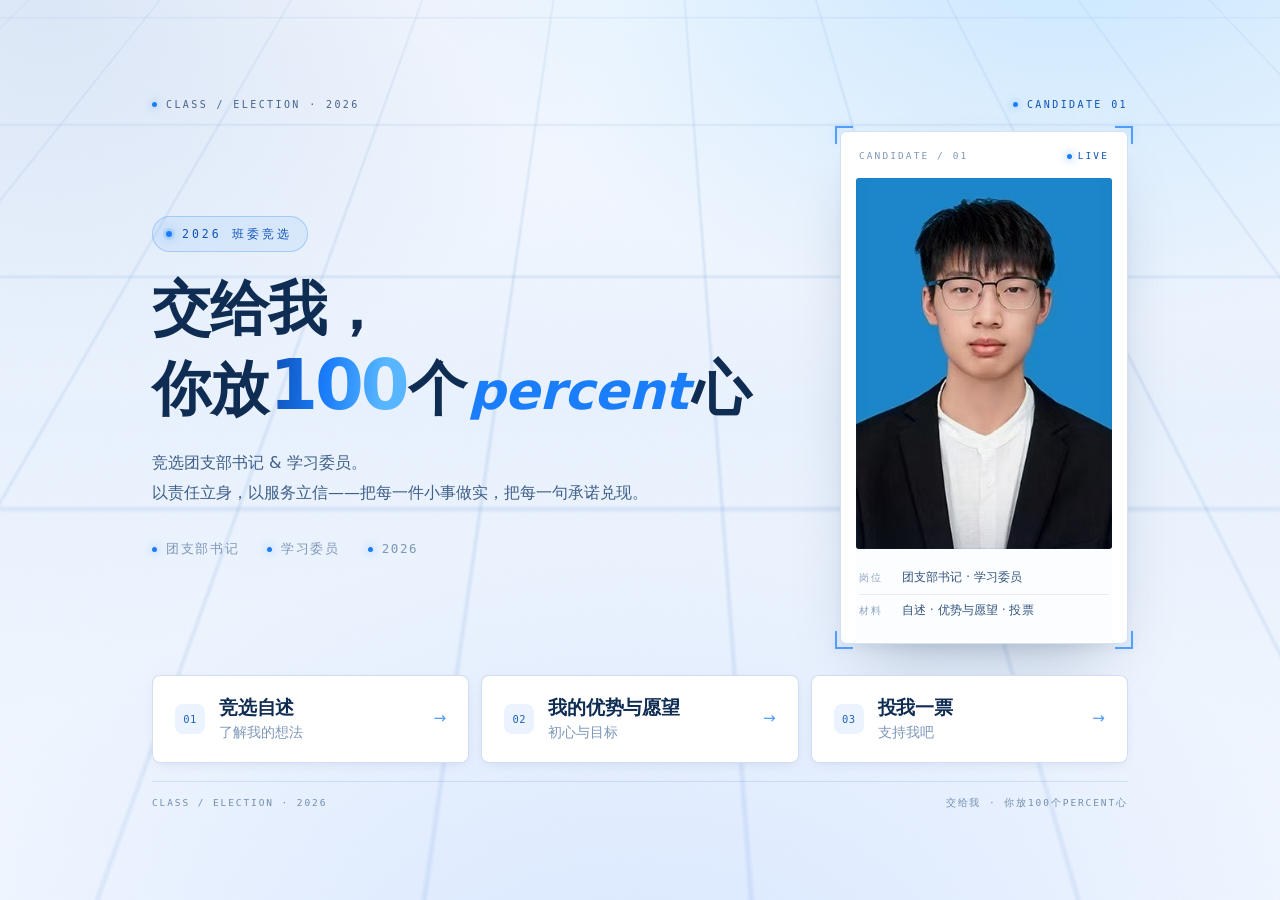
==== commit 53835caf: "动效全面平滑化：统一 easeOutExpo 缓动、单层轻推转场、点击涟漪、柔光覆盖、停掉高开销动画" ====
--- a/index.html
+++ b/index.html
@@ -104,58 +104,8 @@
   </div>
 </div>
 
-<script>
-(function () {
-  /* ---------- 鼠标光晕 ---------- */
-  var glow = document.getElementById('glow');
-  var gx = 0, gy = 0, tx = 0, ty = 0, raf = null;
-
-  function loop() {
-    gx += (tx - gx) * 0.09;
-    gy += (ty - gy) * 0.09;
-    glow.style.transform = 'translate3d(' + gx + 'px,' + gy + 'px,0)';
-    raf = requestAnimationFrame(loop);
-  }
-
-  window.addEventListener('pointermove', function (e) {
-    if (e.pointerType === 'touch') return;
-    tx = e.clientX; ty = e.clientY;
-    if (!document.body.classList.contains('has-pointer')) {
-      document.body.classList.add('has-pointer');
-      gx = tx; gy = ty;
-    }
-    if (!raf) loop();
-  }, { passive: true });
-
-  /* ---------- 入口卡内部光斑跟随 ---------- */
-  document.querySelectorAll('.mat').forEach(function (card) {
-    card.addEventListener('pointermove', function (e) {
-      var r = card.getBoundingClientRect();
-      card.style.setProperty('--mx', (e.clientX - r.left) + 'px');
-      card.style.setProperty('--my', (e.clientY - r.top) + 'px');
-    });
-  });
-})();
-</script>
-
 <div class="flash-wipe" aria-hidden="true"></div>
-<script>
-(function () {
-  var leaving = false;
-  document.addEventListener('click', function (e) {
-    if (leaving) return;
-    var a = e.target.closest ? e.target.closest('a') : null;
-    if (!a) return;
-    var href = a.getAttribute('href');
-    if (!href || href.charAt(0) === '#' || /^(https?:|mailto:|tel:|javascript:)/i.test(href)) return;
-    if (e.metaKey || e.ctrlKey || e.shiftKey || e.altKey || e.button !== 0) return;
-    e.preventDefault();
-    leaving = true;
-    document.body.classList.add('leaving');
-    setTimeout(function () { location.href = href; }, 320);
-  }, false);
-})();
-</script>
+<script src="assets/motion.js"></script>
 
 </body>
 </html>
--- a/style.css
+++ b/style.css
@@ -1763,3 +1763,158 @@
     transparent 100%);
 }
 
+/* ============================================================
+   Motion v2 · 平滑动效层
+   ------------------------------------------------------------
+   核心思路：
+   1. 去掉「整页上窜 + 元素各自上窜」的双重位移，只保留一层轻推
+   2. 全部改用 easeOutExpo（起步快、收尾绵长），消除生硬急停
+   3. 只动 transform / opacity，且停掉逐帧重绘的 background-position
+   4. 离场改为「被轻轻推远」，用柔光覆盖代替硬扫光带
+   ============================================================ */
+:root{
+  --e-expo: cubic-bezier(.16, 1, .3, 1);   /* 主用：进场的绵长收尾 */
+  --e-soft: cubic-bezier(.25, .46, .45, .94);
+  --e-in:   cubic-bezier(.5, 0, .75, 0);   /* 离场：平滑加速 */
+  --e-io:   cubic-bezier(.65, 0, .35, 1);
+}
+
+/* ---------- 背景：缓慢呼吸，替代逐帧重绘网格 ---------- */
+.bg-layer{
+  animation: bgBreath 34s var(--e-io) infinite;
+}
+@keyframes bgBreath{
+  0%, 100%{ transform: scale(1)    translate3d(0, 0, 0); }
+  50%     { transform: scale(1.05) translate3d(-1.4%, -1.1%, 0); }
+}
+/* 原 gridDrift 每帧重绘 background-position，是掉帧主因，停掉 */
+.bg-grid{ animation: none; }
+
+/* ---------- 进场：轻推近，不再整页上窜 ---------- */
+.screen, .subpage{
+  animation: pageIn2 .8s var(--e-expo) both;
+  transform-origin: 50% 40%;
+  backface-visibility: hidden;
+}
+@keyframes pageIn2{
+  from{ opacity: 0; transform: scale(.986) translateY(7px); }
+  to  { opacity: 1; transform: scale(1)    translateY(0);   }
+}
+
+/* ---------- 元素编排：位移收窄到 12px，节奏更细 ---------- */
+.rise{ animation: riseIn2 .84s var(--e-expo) both; }
+@keyframes riseIn2{
+  from{ opacity: 0; transform: translateY(12px); }
+  to  { opacity: 1; transform: translateY(0);    }
+}
+.rise-1{ animation-delay: .05s; }
+.rise-2{ animation-delay: .11s; }
+.rise-3{ animation-delay: .18s; }
+.rise-4{ animation-delay: .25s; }
+.rise-5{ animation-delay: .32s; }
+
+/* ---------- 离场：被轻轻推远并淡出 ---------- */
+body.leaving{ pointer-events: none; }
+body.leaving .screen,
+body.leaving .subpage{
+  animation: pageOut2 .26s var(--e-in) both;
+}
+@keyframes pageOut2{
+  to{ opacity: 0; transform: scale(1.013); }
+}
+
+/* 柔光覆盖：去掉全屏 backdrop-filter（很吃 GPU），换柔和渐变 */
+body.leaving::before{
+  backdrop-filter: none;
+  background: linear-gradient(180deg, rgba(244, 249, 255, .55), rgba(226, 239, 254, .82));
+  animation: veilIn2 .24s var(--e-expo) both;
+}
+@keyframes veilIn2{ from{ opacity: 0; } to{ opacity: 1; } }
+
+/* 底部柔和泛光（替代原来的竖向硬扫光带） */
+.flash-wipe{
+  top: 0;
+  height: 100%;
+  mix-blend-mode: normal;
+  transform: none;
+  opacity: 0;
+  background: linear-gradient(0deg,
+    rgba(255, 255, 255, .80) 0%,
+    rgba(163, 208, 255, .42) 24%,
+    rgba(87, 182, 255, .16) 50%,
+    transparent 76%);
+}
+body.leaving .flash-wipe{
+  opacity: 1;
+  transform: none;
+  transition: opacity .26s var(--e-expo);
+}
+
+/* ---------- 点击涟漪：从手指/光标处柔和扩散 ---------- */
+.tap-ripple{
+  position: fixed;
+  width: 14px; height: 14px;
+  margin: -7px 0 0 -7px;
+  border-radius: 50%;
+  pointer-events: none;
+  z-index: 590;
+  transform: scale(0);
+  background: radial-gradient(circle,
+    rgba(26, 125, 250, .40) 0%,
+    rgba(87, 182, 255, .20) 44%,
+    rgba(87, 182, 255, 0) 70%);
+  animation: tapBurst .6s var(--e-expo) forwards;
+}
+@keyframes tapBurst{
+  0%  { transform: scale(0);  opacity: .95; }
+  100%{ transform: scale(24); opacity: 0;    }
+}
+
+/* ---------- 悬停：统一缓动，收尾更绵 ---------- */
+.mat{
+  transition: transform .46s var(--e-expo),
+              border-color .46s var(--e-expo),
+              box-shadow .46s var(--e-expo),
+              background .46s var(--e-expo);
+}
+.mat::before{ transition: opacity .5s var(--e-expo); }
+.mat-txt b, .mat-txt i{ transition: color .46s var(--e-expo); }
+.mat-no, .mat-go{
+  transition: background .42s var(--e-expo),
+              color .42s var(--e-expo),
+              transform .5s var(--e-expo),
+              opacity .42s var(--e-expo);
+}
+.mat::after{ transition: height .46s var(--e-expo); }
+.id-card{
+  transition: transform .85s var(--e-expo), box-shadow .85s var(--e-expo);
+}
+.back{ transition: color .38s var(--e-expo); }
+.btn-vote{
+  transition: transform .4s var(--e-expo),
+              box-shadow .5s var(--e-expo),
+              filter .4s var(--e-expo);
+}
+
+/* ---------- 档案卡扫描光带：放柔放慢 ---------- */
+.id-scan{
+  animation-duration: 7s;
+  animation-timing-function: cubic-bezier(.45, .05, .35, 1);
+}
+
+/* ---------- 去掉无谓的 GPU 开销（下方没有需要模糊的内容） ---------- */
+.tag{ backdrop-filter: none; }
+
+/* ---------- 子页滚动进场：更绵的收尾 ---------- */
+.reveal{ transition: opacity .92s var(--e-expo), transform .92s var(--e-expo); }
+.js .reveal:not(.in){ transform: translateY(22px); }
+
+/* ---------- 平滑滚动 ---------- */
+html{ scroll-behavior: smooth; }
+
+/* ---------- 尊重系统「减少动态效果」 ---------- */
+@media (prefers-reduced-motion: reduce){
+  .bg-layer, .bg-grid, .id-scan, .cue i{ animation: none !important; }
+  .tap-ripple{ display: none; }
+}
+
